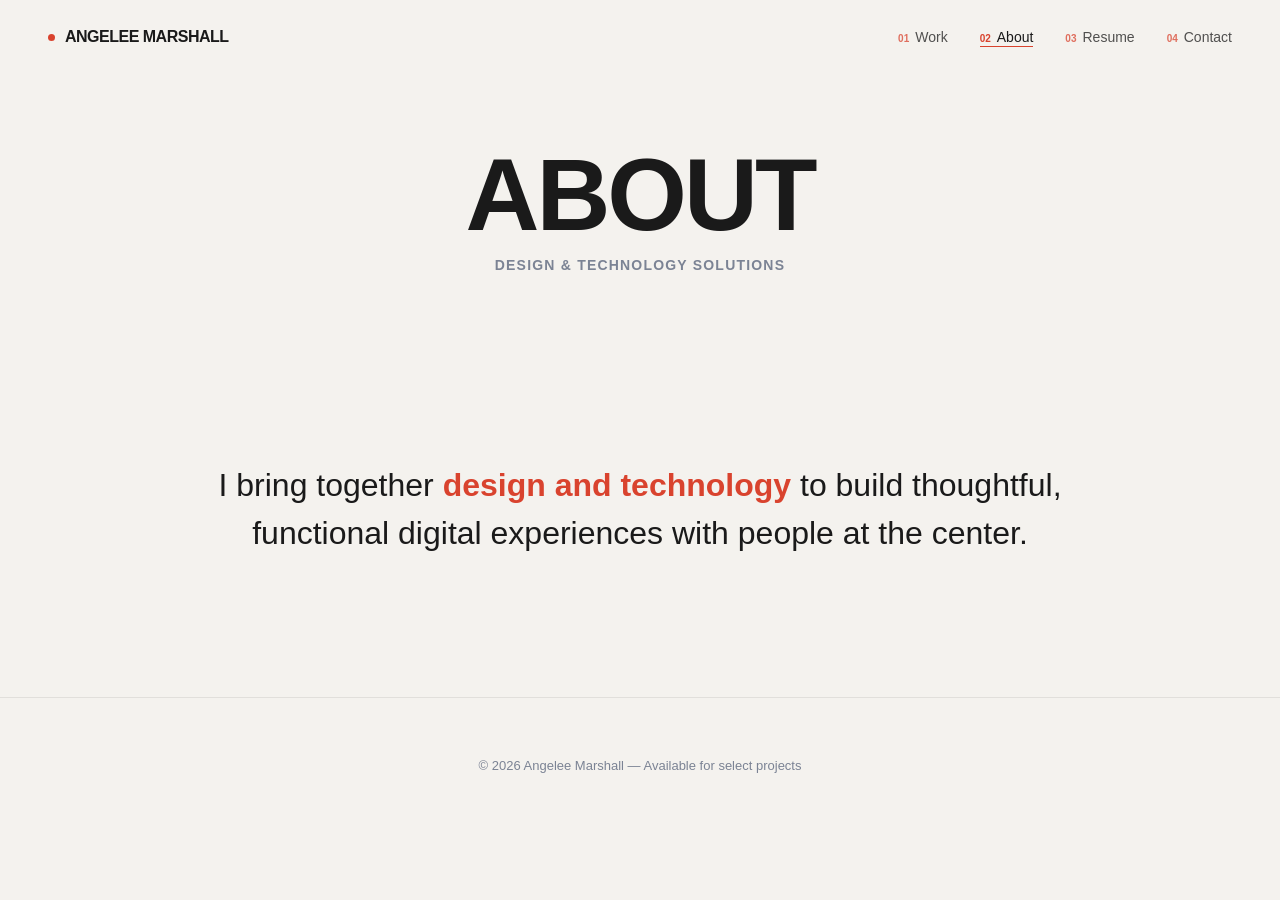
==== about.html @ 02cd9e47 "Add files via upload" ====
<!DOCTYPE html>
<html lang="en">
<head>
<meta charset="UTF-8">
<meta name="viewport" content="width=device-width, initial-scale=1.0">
<title>About — Angelee Marshall</title>
<link rel="stylesheet" href="style.css">
</head>
<body>

<nav>
  <a class="logo" href="index.html"><span class="logo-mark"></span>ANGELEE MARSHALL</a>
  <ul>
    <li><a href="work.html"><span class="nav-num">01</span>Work</a></li>
    <li><a href="about.html" class="active"><span class="nav-num">02</span>About</a></li>
    <li><a href="resume.html"><span class="nav-num">03</span>Resume</a></li>
    <li><a href="index.html#contact"><span class="nav-num">04</span>Contact</a></li>
  </ul>
  <div class="nav-progress"><div class="nav-progress-bar"></div></div>
</nav>

<header class="page-header reveal">
  <h1>ABOUT</h1>
  <p class="resume-subtitle">Design &amp; Technology Solutions</p>
</header>

<section class="about reveal">
  <p>I bring together <span class="accent">design and technology</span> to build thoughtful, functional digital experiences with people at the center.</p>
</section>

<footer id="contact">
  © 2026 Angelee Marshall — Available for select projects
</footer>

<script src="script.js"></script>
</body>
</html>
---- style.css ----
@import url('https://fonts.googleapis.com/css2?family=Cormorant+Garamond:ital,wght@0,400;0,500;0,600;1,400&family=Nothing+You+Could+Do&display=swap');

:root {
  --bg:#f4f2ee;
  --ink:#1a1a1a;
  --red:#d9432e;
  --slate:#7b8394;
  --cream:#efe9dd;
}

* { margin:0; padding:0; box-sizing:border-box; }
html { scroll-behavior:smooth; }
body {
  background:var(--bg);
  color:var(--ink);
  font-family:'Helvetica Neue', Arial, sans-serif;
  overflow-x:hidden;
}

a { color:inherit; text-decoration:none; }


/* =========================
   MĀORI OPENING
========================= */

.opening {
  height:100svh;
  max-height:100svh;
  position:relative;
  display:flex;
  align-items:center;
  justify-content:center;
  padding:24px 48px 46px;
  background:var(--ink);
  color:var(--bg);
  overflow:hidden;
}

.opening::before,
.opening::after {
  content:'';
  position:absolute;
  width:8px;
  height:8px;
  background:var(--red);
  transform:rotate(45deg);
}

.opening::before { top:10%; left:8%; }
.opening::after { bottom:10%; right:9%; }

.opening-inner {
  width:min(1180px, 92vw);
  text-align:center;
}

.opening-kicker {
  margin-bottom:14px;
  font-size:12px;
  font-weight:700;
  letter-spacing:2.5px;
  text-transform:uppercase;
  color:rgba(244,242,238,.55);
  animation:openingFade .8s ease-out both;
}

.opening h1 {
  font-size:clamp(38px, min(6vw, 9vh), 100px);
  line-height:.95;
  letter-spacing:-3px;
  font-weight:900;
  animation:openingFade .9s .1s ease-out both;
}

.opening-translation {
  margin-top:14px;
  font-family:'Cormorant Garamond', Georgia, serif;
  font-size:clamp(20px, min(2.2vw, 3.2vh), 32px);
  font-style:italic;
  color:rgba(244,242,238,.68);
  animation:openingFade .9s .25s ease-out both;
}

.people-line {
  margin-top:clamp(24px, 4vh, 46px);
  display:flex;
  flex-direction:column;
  align-items:center;
}

.people-line span {
  display:block;
  font-size:clamp(54px, min(9.5vw, 13vh), 150px);
  line-height:.79;
  font-weight:900;
  letter-spacing:-5px;
  color:var(--bg);
  opacity:0;
  transform:translateY(28px);
  animation:peopleReveal .7s cubic-bezier(.2,.8,.2,1) forwards;
}

.people-line span:nth-child(1) { animation-delay:.55s; }
.people-line span:nth-child(2) { animation-delay:.78s; color:var(--red); }
.people-line span:nth-child(3) { animation-delay:1.01s; }

.people-translation {
  margin-top:18px;
  font-family:'Cormorant Garamond', Georgia, serif;
  font-size:clamp(20px, min(2.2vw, 3.2vh), 32px);
  font-style:italic;
  color:rgba(244,242,238,.85);
  animation:openingFade .8s 1.35s ease-out both;
}

.scroll-cue {
  position:absolute;
  bottom:10px;
  left:50%;
  transform:translateX(-50%);
  display:flex;
  flex-direction:column;
  align-items:center;
  gap:2px;
  color:rgba(244,242,238,.62);
  font-size:9px;
  font-weight:700;
  letter-spacing:1.8px;
  text-transform:uppercase;
  animation:openingFade .8s 1.7s ease-out both;
  transition:color .25s ease;
}

.scroll-cue:hover { color:var(--bg); }

.scroll-cue .arrow {
  font-size:16px;
  animation:bob 1.8s ease-in-out infinite;
}


/* =========================
   NAV
========================= */

.site-shell { background:var(--bg); }

nav {
  display:flex;
  justify-content:space-between;
  align-items:center;
  padding:28px 48px;
  position:sticky;
  top:0;
  z-index:50;
  background:var(--bg);
  transition:box-shadow .3s ease, padding .3s ease, background .3s ease, backdrop-filter .3s ease;
}

nav.scrolled {
  padding:16px 48px;
  background:rgba(244,242,238,.72);
  backdrop-filter:blur(14px);
  -webkit-backdrop-filter:blur(14px);
  box-shadow:0 1px 0 rgba(0,0,0,.06);
}

.logo {
  display:flex;
  align-items:center;
  gap:10px;
  font-weight:800;
  letter-spacing:-.5px;
}

.logo-mark {
  width:7px;
  height:7px;
  border-radius:50%;
  background:var(--red);
  flex-shrink:0;
}

.nav-num {
  color:var(--red);
  font-size:10px;
  font-weight:800;
  margin-right:6px;
  letter-spacing:0;
}

.nav-progress {
  position:absolute;
  left:0;
  right:0;
  bottom:0;
  height:2px;
  background:transparent;
}

.nav-progress-bar {
  height:100%;
  width:0%;
  background:var(--red);
  transition:width .1s linear;
}

nav ul {
  display:flex;
  gap:32px;
  list-style:none;
  font-size:14px;
  font-weight:500;
}

nav ul a {
  position:relative;
  opacity:.75;
  transition:opacity .2s;
  padding-bottom:2px;
}

nav ul a::after {
  content:'';
  position:absolute;
  left:0; right:100%;
  bottom:0;
  height:1px;
  background:var(--red);
  transition:right .25s ease;
}

nav ul a:hover { opacity:1; }
nav ul a:hover::after { right:0; }

nav ul a.active {
  opacity:1;
}

nav ul a.active::after {
  right:0;
}


/* =========================
   HERO
========================= */

.hero {
  position:relative;
  min-height:100vh;
  display:flex;
  align-items:center;
  justify-content:center;
  padding:40px 48px 70px;
}

.headline {
  position:absolute;
  top:6%;
  left:0;
  right:0;
  text-align:center;
  font-size:clamp(56px, 10vw, 150px);
  font-weight:900;
  letter-spacing:-3px;
  line-height:.9;
  z-index:1;
  animation:fadeDown 1s ease-out;
}

.sparkle {
  position:absolute;
  color:var(--red);
  animation:spin 6s linear infinite;
}

.sparkle-left {
  top:18%;
  left:8%;
  width:36px;
}

.sparkle-right {
  top:12%;
  right:10%;
  width:24px;
  animation-duration:8s;
}

.photo-wrap {
  position:absolute;
  left:50%;
  top:47%;
  transform:translate(-50%,-38%) translateY(14px) scale(.97);
  width:min(940px,68vw);
  height:78vh;
  z-index:2;
  display:flex;
  align-items:center;
  justify-content:center;
  pointer-events:none;
  opacity:0;
  filter:blur(6px);
  transition:opacity 1.1s ease, transform 1.1s cubic-bezier(.16,.8,.24,1), filter 1.1s ease;
}

.photo-wrap.visible {
  opacity:1;
  transform:translate(-50%,-41%) translateY(0) scale(1);
  filter:blur(0);
}

.hero-photo {
  width:100%;
  height:100%;
  object-fit:contain;
  object-position:center;
  filter:drop-shadow(0 28px 30px rgba(0,0,0,.14));
}

.caption-bottom {
  position:absolute;
  bottom:1.5%;
  left:0;
  right:0;
  text-align:center;
  z-index:3;
}

.tags {
  display:flex;
  justify-content:center;
  gap:28px;
  color:var(--slate);
  font-size:12px;
  font-weight:700;
  text-transform:uppercase;
  letter-spacing:1.2px;
}

.hero-intro {
  margin-top:12px;
  font-family:'Cormorant Garamond', Georgia, serif;
  font-size:clamp(25px,2.15vw,34px);
  font-weight:500;
  line-height:1.15;
}


/* =========================
   HAND-DRAWN DOODLE
========================= */

.doodle {
  position:absolute;
  top:40%;
  right:25%;
  width:min(300px, 22vw);
  z-index:4;
  pointer-events:none;
  text-align:right;
}

.doodle-text {
  position: relative;
  top: 40px;
  left: 138px;

  font-family:'Nothing You Could Do', cursive;
  font-size:clamp(18px, 1.65vw, 27px);
  font-weight:400;
  line-height:1.35;
  color:var(--red);
  transform:rotate(-6deg);
  display:inline-block;
}

.doodle-line {
  display:block;
  width:max-content;
  margin-left:auto;
  clip-path:inset(0 100% 0 0);
  will-change:clip-path;
}

.doodle.visible .doodle-line-one {
  animation:handwrite .525s steps(18,end) .85s forwards;
}

.doodle.visible .doodle-line-two {
  animation:handwrite .4s steps(12,end) 1.375s forwards;
}

.doodle-arrow-path,
.doodle-arrow-head {
  fill:none;
  stroke:var(--red);
  stroke-width:2.5;
  stroke-linecap:round;
  stroke-linejoin:round;
  stroke-dasharray:1;
  stroke-dashoffset:1;
}

.doodle-arrow-path {
  transition:stroke-dashoffset .45s cubic-bezier(.4,.1,.2,1) .15s;
}

.doodle-arrow-head {
  transition:stroke-dashoffset .14s ease .58s;
}

.doodle.visible .doodle-arrow-path,
.doodle.visible .doodle-arrow-head {
  stroke-dashoffset:0;
}

.doodle svg {
  display:block;
  position:absolute;
  top:100%;
  right:0;
  width:min(300px, 32vw);
  height:auto;
  margin-top:0;
  overflow:visible;
}

@keyframes handwrite {
  to { clip-path:inset(0 0 0 0); }
}

@media (max-width:760px) {
  .doodle {
    display:none;
  }
}


/* =========================
   PAGE HEADER (Resume / Work / About)
========================= */

.page-header {
  max-width:900px;
  margin:0 auto;
  padding:72px 48px 48px;
  text-align:center;
}

.page-header h1 {
  font-size:clamp(48px,8vw,110px);
  font-weight:900;
  letter-spacing:-3px;
  line-height:.95;
}

.resume-subtitle {
  margin-top:14px;
  color:var(--slate);
  font-size:14px;
  font-weight:700;
  letter-spacing:1.2px;
  text-transform:uppercase;
}

.resume-download {
  display:inline-block;
  margin-top:28px;
  padding:12px 28px;
  border:1.5px solid var(--ink);
  border-radius:999px;
  font-size:13px;
  font-weight:700;
  letter-spacing:.5px;
  transition:background .25s ease, color .25s ease;
}

.resume-download:hover {
  background:var(--ink);
  color:var(--bg);
}


/* =========================
   RESUME PDF VIEWER
========================= */

.resume-viewer-section {
  max-width:900px;
  margin:0 auto;
  padding:20px 48px 100px;
}

.resume-viewer-frame {
  width:100%;
  height:85vh;
  background:white;
  border-radius:8px;
  overflow:hidden;
  box-shadow:0 30px 60px -20px rgba(0,0,0,.18);
  border:1px solid rgba(0,0,0,.06);
}

.resume-pdf {
  width:100%;
  height:100%;
  border:none;
}

.resume-fallback {
  display:flex;
  flex-direction:column;
  align-items:center;
  justify-content:center;
  gap:16px;
  height:100%;
  text-align:center;
  padding:24px;
  color:var(--slate);
}


/* =========================
   ABOUT
========================= */

section.about {
  max-width:900px;
  margin:0 auto;
  padding:140px 24px;
  text-align:center;
}

section.about p {
  font-size:clamp(20px,3vw,32px);
  line-height:1.5;
  font-weight:500;
}

section.about .accent {
  color:var(--red);
  font-weight:800;
}


/* =========================
   PROJECTS
========================= */

.work-grid {
  display:grid;
  grid-template-columns:repeat(auto-fit,minmax(280px,1fr));
  gap:24px;
  max-width:1100px;
  margin:0 auto;
  padding:0 24px 140px;
}

.work-card {
  background:white;
  border-radius:6px;
  padding:32px;
  box-shadow:0 10px 30px rgba(0,0,0,.06);
  transition:transform .3s ease, box-shadow .3s ease;
  cursor:pointer;
}

.work-card:hover {
  transform:translateY(-8px);
  box-shadow:0 20px 40px rgba(0,0,0,.12);
}

.work-card .num {
  color:var(--red);
  font-size:14px;
  font-weight:800;
  margin-bottom:12px;
}

.work-card h3 {
  font-size:22px;
  font-weight:800;
  margin-bottom:8px;
}

.work-card p {
  font-size:14px;
  color:#666;
  line-height:1.5;
}


/* =========================
   FOOTER
========================= */

footer {
  text-align:center;
  padding:60px 24px;
  font-size:13px;
  color:var(--slate);
  border-top:1px solid rgba(0,0,0,.08);
}


/* =========================
   REVEALS
========================= */

.reveal {
  opacity:0;
  transform:translateY(45px);
  transition:
    opacity .9s cubic-bezier(.2,.8,.2,1),
    transform .9s cubic-bezier(.2,.8,.2,1);
}

.reveal.visible {
  opacity:1;
  transform:translateY(0);
}

.reveal-fade {
  opacity:0;
  transition:opacity 1.2s ease;
}

.reveal-fade.visible { opacity:1; }

.reveal-left {
  opacity:0;
  transform:translateX(-60px);
  transition:
    opacity .9s cubic-bezier(.2,.8,.2,1),
    transform .9s cubic-bezier(.2,.8,.2,1);
}

.reveal-left.visible {
  opacity:1;
  transform:translateX(0);
}

.work-card:nth-child(2) { transition-delay:.12s; }
.work-card:nth-child(3) { transition-delay:.24s; }


/* =========================
   ANIMATIONS
========================= */

@keyframes openingFade {
  from { opacity:0; transform:translateY(18px); }
  to { opacity:1; transform:translateY(0); }
}

@keyframes peopleReveal {
  to { opacity:1; transform:translateY(0); }
}

@keyframes spin {
  to { transform:rotate(360deg); }
}

@keyframes fadeDown {
  from { opacity:0; transform:translateY(-30px); }
  to { opacity:1; transform:translateY(0); }
}

@keyframes fadeUp {
  from { opacity:0; transform:translateY(30px); }
  to { opacity:1; transform:translateY(0); }
}

@keyframes bob {
  0%,100% { transform:translateY(0); }
  50% { transform:translateY(6px); }
}


/* =========================
   MOBILE
========================= */

@media (max-width:760px) {
  .opening {
    height:100svh;
    max-height:100svh;
    padding:18px 20px 38px;
  }

  .opening h1 {
    font-size:clamp(34px,11vw,58px);
    letter-spacing:-1.5px;
  }

  .opening-translation,
  .people-translation {
    font-size:19px;
  }

  .people-line {
    margin-top:24px;
  }

  .people-line span {
    font-size:clamp(46px,15vw,78px);
    line-height:.82;
    letter-spacing:-3px;
  }

  nav {
    padding:22px 20px;
  }

  nav.scrolled {
    padding:14px 20px;
  }

  .nav-num {
    display:none;
  }

  nav .logo { font-size:15px; }

  nav ul {
    gap:14px;
    font-size:11px;
  }

  .hero {
    min-height:92vh;
    padding:20px 16px 65px;
  }

  .headline {
    top:10%;
    font-size:clamp(54px,18vw,100px);
    letter-spacing:-2px;
  }

  .photo-wrap {
    width:118vw;
    height:66vh;
    top:47%;
    transform:translate(-50%,-35%) translateY(14px) scale(.97);
  }

  .photo-wrap.visible {
    transform:translate(-50%,-38%) translateY(0) scale(1);
  }

  .caption-bottom {
    bottom:2%;
    padding:0 18px;
  }

  .tags {
    gap:14px;
    font-size:10px;
  }

  .hero-intro {
    font-size:24px;
    margin-top:8px;
  }
}

@media (prefers-reduced-motion:reduce) {
  .reveal,
  .reveal-fade,
  .reveal-left {
    opacity:1;
    transform:none;
    transition:none;
  }

  .doodle-line {
    clip-path:none;
    animation:none !important;
  }

  .doodle-arrow-path,
  .doodle-arrow-head {
    stroke-dashoffset:0;
    transition:none;
  }
}
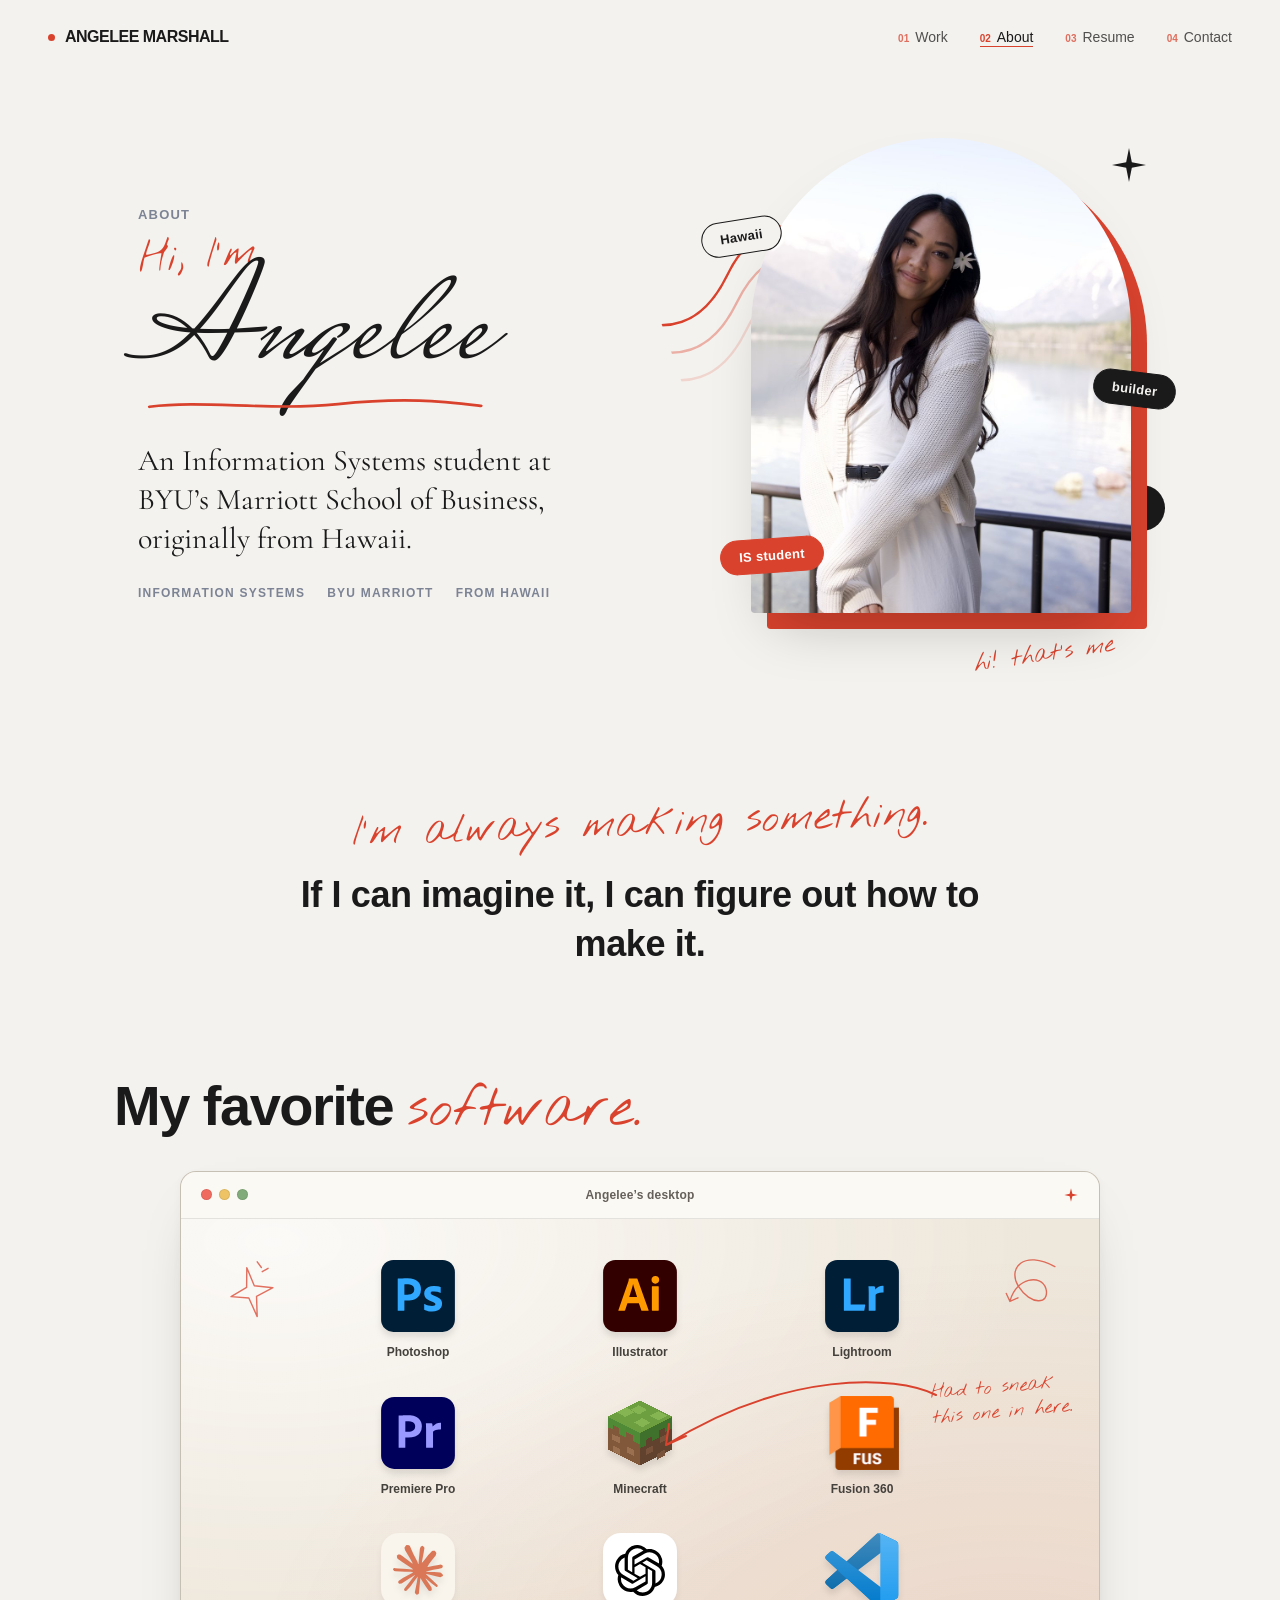
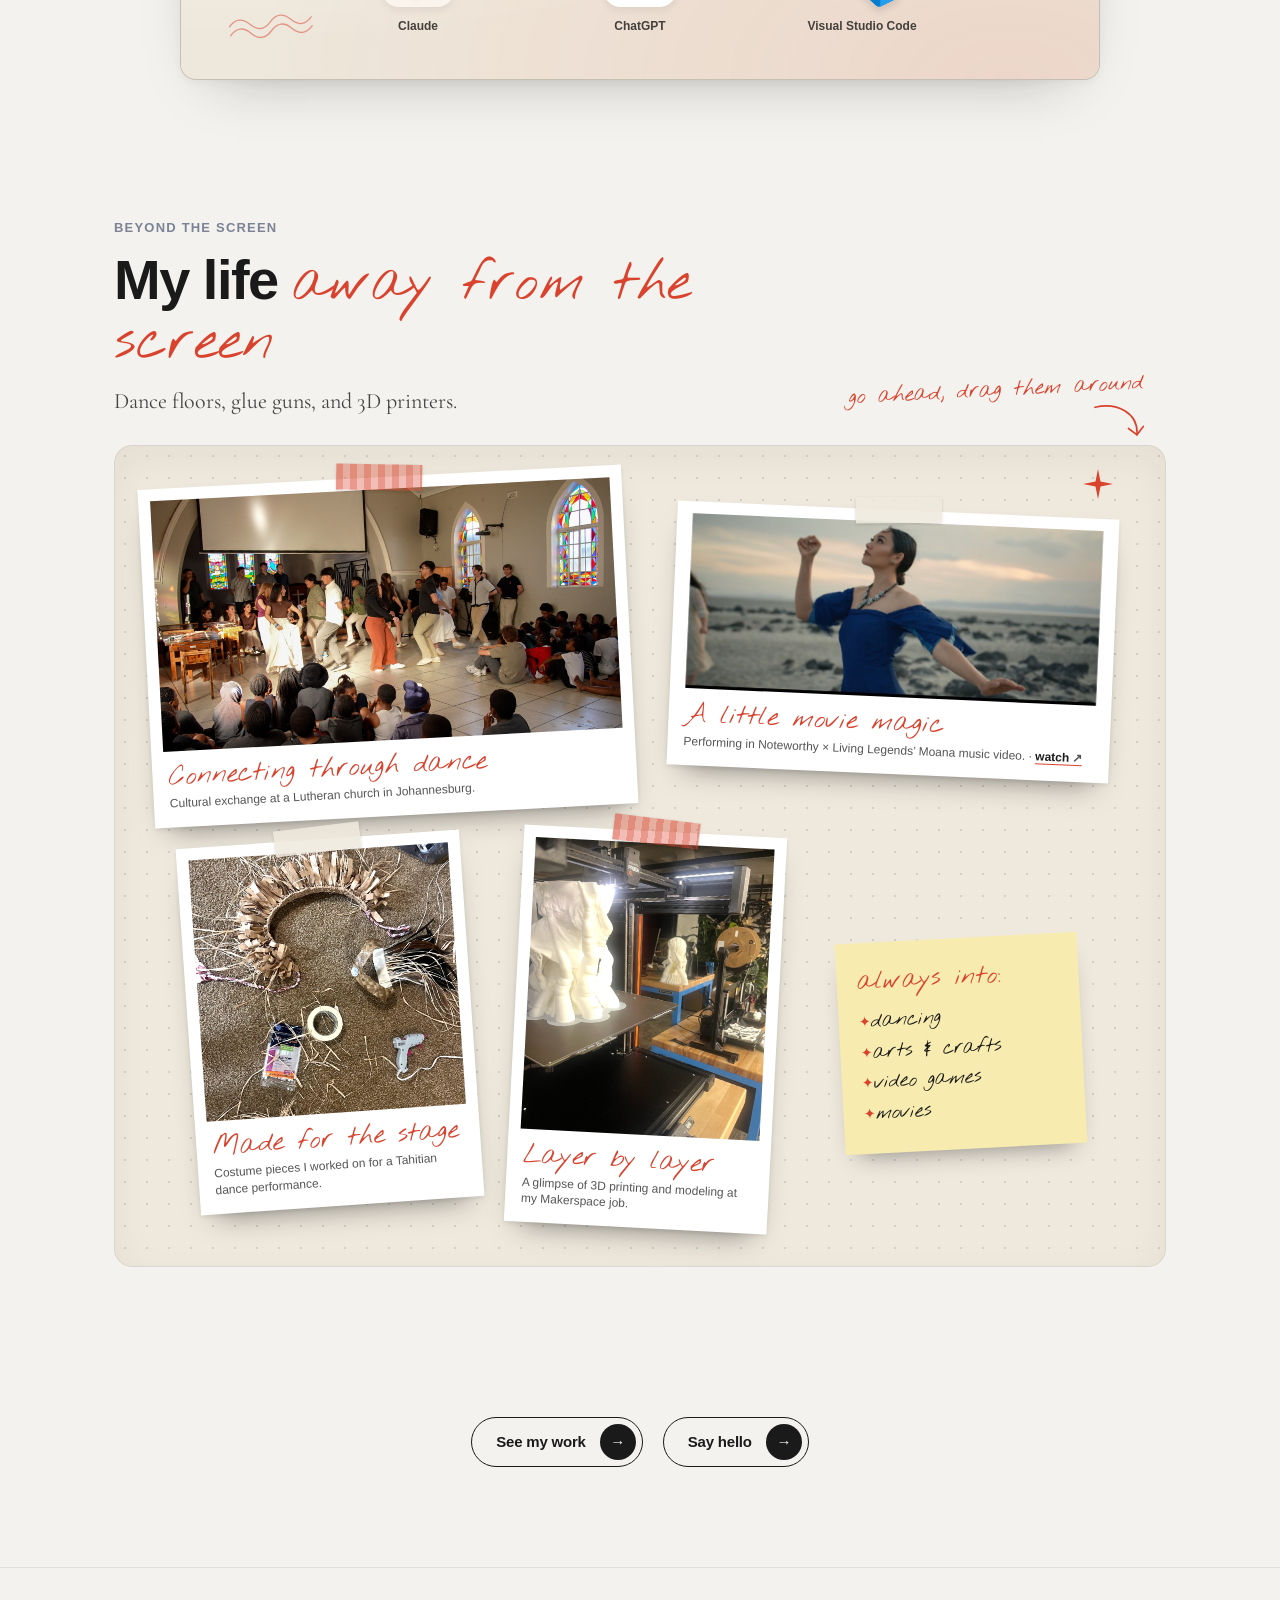
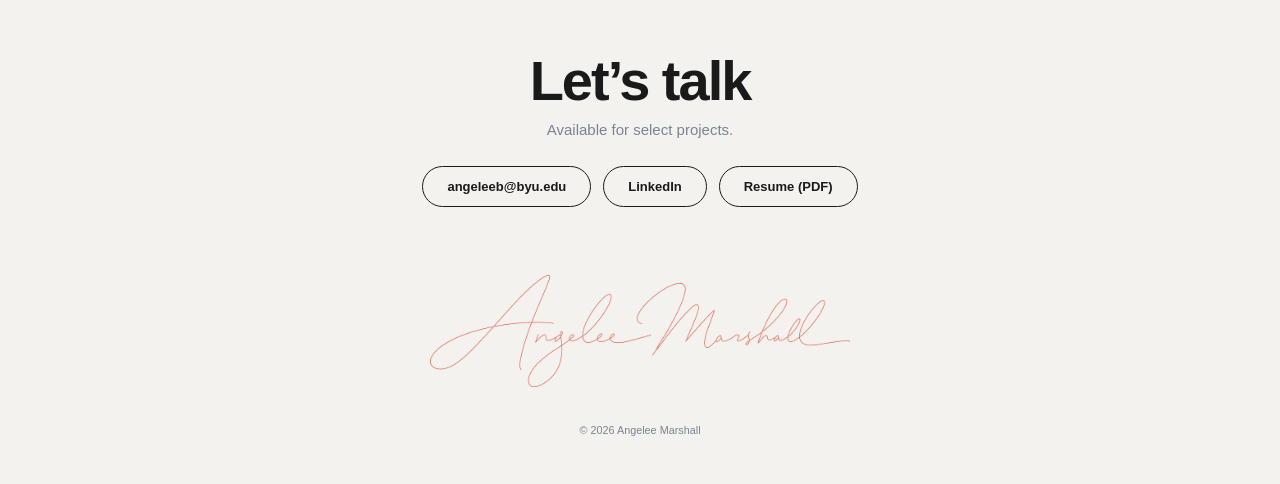
==== commit 648ec36c: "Change" ====
--- a/about.html
+++ b/about.html
@@ -4,34 +4,169 @@
 <meta charset="UTF-8">
 <meta name="viewport" content="width=device-width, initial-scale=1.0">
 <title>About — Angelee Marshall</title>
+<script>try{var v=sessionStorage.getItem('pt');if(v)document.documentElement.classList.add(v==='soft'?'entering-soft':'entering')}catch(e){}</script>
 <link rel="stylesheet" href="style.css">
+<link rel="icon" href="data:image/svg+xml,%3Csvg xmlns='http://www.w3.org/2000/svg' viewBox='0 0 24 24'%3E%3Cpath d='M12 0L14 10L24 12L14 14L12 24L10 14L0 12L10 10Z' fill='%23d9432e'/%3E%3C/svg%3E">
+<meta property="og:title" content="Angelee Marshall — Portfolio">
+<meta property="og:description" content="Design and technology, with people at the center.">
+<meta property="og:type" content="website">
+<meta property="og:image" content="angelee-photo.png">
+<meta name="description" content="Design and technology, with people at the center.">
+<noscript><style>.reveal,.reveal-fade,.reveal-left,.photo-wrap,.doodle{opacity:1!important;transform:none!important;filter:none!important}.doodle-line{clip-path:none!important}.doodle-arrow-path,.doodle-arrow-head{stroke-dashoffset:0!important}</style></noscript>
 </head>
 <body>
 
-<nav>
-  <a class="logo" href="index.html"><span class="logo-mark"></span>ANGELEE MARSHALL</a>
+<nav aria-label="Main">
+  <a class="logo" href="index.html#home"><span class="logo-mark"></span>ANGELEE MARSHALL</a>
   <ul>
     <li><a href="work.html"><span class="nav-num">01</span>Work</a></li>
-    <li><a href="about.html" class="active"><span class="nav-num">02</span>About</a></li>
+    <li><a href="about.html" class="active" aria-current="page"><span class="nav-num">02</span>About</a></li>
     <li><a href="resume.html"><span class="nav-num">03</span>Resume</a></li>
-    <li><a href="index.html#contact"><span class="nav-num">04</span>Contact</a></li>
+    <li><a href="contact.html"><span class="nav-num">04</span>Contact</a></li>
   </ul>
   <div class="nav-progress"><div class="nav-progress-bar"></div></div>
 </nav>
 
-<header class="page-header reveal">
-  <h1>ABOUT</h1>
-  <p class="resume-subtitle">Design &amp; Technology Solutions</p>
-</header>
+<main>
+<section class="about-hero">
+  <div class="about-hero-text reveal">
+    <p class="about-kicker">About</p>
+    <h1 class="about-title" aria-label="Hi, I&rsquo;m Angelee"><span class="hi" aria-hidden="true">Hi, I&rsquo;m</span><span class="name-wrap" aria-hidden="true"><span class="name">Angelee</span><svg class="scribble" viewBox="0 0 300 18" preserveAspectRatio="none"><path pathLength="1" d="M4 11 C 50 3, 110 16, 170 8 S 262 5, 296 10"/></svg></span></h1>
+    <p class="about-lede">An Information Systems student at BYU&rsquo;s Marriott School of Business, originally from Hawaii.</p>
+    <ul class="about-facts" aria-label="Quick facts">
+      <li>Information Systems</li>
+      <li>BYU Marriott</li>
+      <li>From Hawaii</li>
+    </ul>
+  </div>
 
-<section class="about reveal">
-  <p>I bring together <span class="accent">design and technology</span> to build thoughtful, functional digital experiences with people at the center.</p>
+  <div class="about-photo reveal">
+    <svg class="deco-wave" viewBox="0 0 360 240" aria-hidden="true">
+      <g class="wave-lines" fill="none" stroke="currentColor" stroke-width="2.5" stroke-linecap="round">
+        <path d="M-160 95 Q-100 35-40 95 T80 95 T200 95 T320 95 T440 95 T560 95"/>
+        <path d="M-160 125 Q-100 65-40 125 T80 125 T200 125 T320 125 T440 125 T560 125" opacity=".38"/>
+        <path d="M-160 155 Q-100 95-40 155 T80 155 T200 155 T320 155 T440 155 T560 155" opacity=".16"/>
+      </g>
+    </svg>
+    <span class="deco-dot" data-parallax="-0.08" aria-hidden="true"></span>
+    <span class="sticker s1" data-parallax="0.07" aria-hidden="true">Hawaii</span>
+    <span class="sticker s2" data-parallax="-0.06" aria-hidden="true">builder</span>
+    <span class="sticker s3" data-parallax="0.04" aria-hidden="true">IS student</span>
+    <div class="about-arch">
+      <img src="angelee-about.jpg" alt="Angelee smiling with a white flower in her hair, standing by a mountain lake" width="900" height="1125">
+    </div>
+    <svg class="sparkle-static" viewBox="0 0 24 24" aria-hidden="true"><path d="M12 0L14 10L24 12L14 14L12 24L10 14L0 12L10 10L12 0Z" fill="currentColor"/></svg>
+    <span class="about-note" aria-hidden="true">hi! that&rsquo;s me</span>
+  </div>
 </section>
 
+<section class="about-curious reveal" aria-labelledby="making-title">
+  <h2 class="about-always" id="making-title">I&rsquo;m always making something.</h2>
+  <p>If I can imagine it, I can figure out how to make it.</p>
+</section>
+
+<section class="about-software" aria-labelledby="software-title">
+  <div class="section-intro reveal">
+    <h2 id="software-title">My favorite <em>software.</em></h2>
+  </div>
+  <div class="software-desktop reveal">
+    <div class="desktop-bar">
+      <span class="window-lights" aria-hidden="true"><i></i><i></i><i></i></span>
+      <span class="desktop-title">Angelee&rsquo;s desktop</span>
+      <svg class="desktop-menu-star" viewBox="0 0 24 24" aria-hidden="true"><path d="m12 2 2 8 8 2-8 2-2 8-2-8-8-2 8-2Z" fill="currentColor"/></svg>
+    </div>
+    <div class="desktop-canvas">
+      <svg class="desktop-doodle doodle-star" viewBox="0 0 70 90" aria-hidden="true"><path d="m35 10 5 27 25 8-25 7-5 28-6-28-24-7 24-8Z M51 5l4 9M64 17l-9 3"/></svg>
+      <svg class="desktop-doodle doodle-loop" viewBox="0 0 90 100" aria-hidden="true"><path d="M72 15C22 2 5 34 28 56s51 15 39-7C55 30 22 44 21 78M13 70l8 10 10-8"/></svg>
+      <ul class="desktop-apps" aria-label="My favorite software">
+      <li class="desktop-app"><span class="app-icon app-photoshop"><img src="app-icons/photoshop.svg" alt="" width="64" height="64" loading="lazy"></span><span class="app-label">Photoshop</span></li>
+      <li class="desktop-app"><span class="app-icon app-illustrator"><img src="app-icons/illustrator.svg" alt="" width="64" height="64" loading="lazy"></span><span class="app-label">Illustrator</span></li>
+      <li class="desktop-app"><span class="app-icon app-lightroom"><img src="app-icons/lightroom.svg" alt="" width="64" height="64" loading="lazy"></span><span class="app-label">Lightroom</span></li>
+      <li class="desktop-app"><span class="app-icon app-premiere"><img src="app-icons/premiere.svg" alt="" width="64" height="64" loading="lazy"></span><span class="app-label">Premiere Pro</span></li>
+      <li class="desktop-app minecraft-shortcut"><span class="app-icon app-minecraft"><img src="app-icons/minecraft.svg" alt="" width="64" height="64" loading="lazy"></span><span class="app-label">Minecraft</span></li>
+      <li class="desktop-app"><span class="app-icon app-fusion360"><img src="app-icons/fusion360.png" alt="" width="64" height="64" loading="lazy"></span><span class="app-label">Fusion 360</span></li>
+      <li class="desktop-app"><span class="app-icon app-claude"><img src="app-icons/claude.svg" alt="" width="64" height="64" loading="lazy"></span><span class="app-label">Claude</span></li>
+      <li class="desktop-app"><span class="app-icon app-chatgpt"><img src="app-icons/chatgpt.svg" alt="" width="64" height="64" loading="lazy"></span><span class="app-label">ChatGPT</span></li>
+      <li class="desktop-app"><span class="app-icon app-vscode"><img src="app-icons/vscode.svg" alt="" width="64" height="64" loading="lazy"></span><span class="app-label">Visual Studio Code</span></li>
+      </ul>
+      <div class="minecraft-aside">
+        <svg class="minecraft-arrow" viewBox="0 0 300 90" aria-hidden="true"><path d="M290 20C250 0 140 -5 20 70M20 70l20-9M20 70l3-21"/></svg>
+        <svg class="minecraft-arrow-mobile" viewBox="0 0 100 200" preserveAspectRatio="none" aria-hidden="true"><path d="M20 190C65 155 50 70 5 10M5 10l3 19M5 10l18 6"/></svg>
+        <p>Had to sneak <br>this one in here.</p>
+      </div>
+      <svg class="desktop-doodle doodle-wave" viewBox="0 0 140 40" aria-hidden="true"><path d="M4 15q16-17 32 0t32 0t32 0t32 0M4 29q16-17 32 0t32 0t32 0t32 0"/></svg>
+    </div>
+  </div>
+</section>
+
+<section class="scrap" aria-labelledby="scrap-title">
+  <div class="section-intro reveal">
+    <p class="about-kicker">Beyond the screen</p>
+    <h2 id="scrap-title">My life <em>away from the screen</em></h2>
+    <p>Dance floors, glue guns, and 3D printers.</p>
+  </div>
+
+  <div class="scrap-wrap">
+    <p class="scrap-hint" aria-hidden="true">go ahead, drag them around
+      <svg viewBox="0 0 80 60"><path d="M6 8 C 40 2, 70 20, 66 52" /><path d="M66 52 L 54 42 M66 52 L 76 40" /></svg>
+    </p>
+
+    <div class="scrap-table reveal" data-scrap>
+      <figure class="polaroid p-jhb" style="--r:-3deg;--i:0" tabindex="0">
+        <span class="tape tape--red"></span>
+        <img src="about-photos/johannesburg.jpg" alt="People dancing in a Johannesburg church while children sit around the floor watching" width="1800" height="981" draggable="false">
+        <figcaption><b class="hand-caption">Connecting through dance</b><span>Cultural exchange at a Lutheran church in Johannesburg.</span></figcaption>
+      </figure>
+
+      <figure class="polaroid p-moana" style="--r:2.5deg;--i:1" tabindex="0">
+        <span class="tape"></span>
+        <img src="about-photos/moana.jpg" alt="Angelee dancing on a rocky shoreline in a blue off-shoulder dress, from the Noteworthy Moana music video" width="1024" height="430" draggable="false">
+        <figcaption><b class="hand-caption">A little movie magic</b><span>Performing in Noteworthy &times; Living Legends&rsquo; Moana music video. &middot; <a href="https://www.youtube.com/watch?v=T2nwu7vfRfE" target="_blank" rel="noopener">watch <span aria-hidden="true">&nearr;</span></a></span></figcaption>
+      </figure>
+
+      <figure class="polaroid p-costume" style="--r:-4deg;--i:2" tabindex="0">
+        <span class="tape"></span>
+        <img src="about-photos/costume.jpg" alt="Raffia dance costume pieces in progress on the carpet, with tape, glue gun, and feathers" width="1017" height="1024" draggable="false">
+        <figcaption><b class="hand-caption">Made for the stage</b><span>Costume pieces I worked on for a Tahitian dance performance.</span></figcaption>
+      </figure>
+
+      <figure class="polaroid p-maker" style="--r:3deg;--i:3" tabindex="0">
+        <span class="tape tape--red"></span>
+        <img src="about-photos/makerspace.jpg" alt="A large white 3D print on a Prusa printer, with more printers and a bust sculpture in the background" width="838" height="1024" draggable="false">
+        <figcaption><b class="hand-caption">Layer by layer</b><span>A glimpse of 3D printing and modeling at my Makerspace job.</span></figcaption>
+      </figure>
+
+      <div class="sticky-note" style="--r:-3deg;--i:4">
+        <b>always into:</b>
+        <ul><li>dancing</li><li>arts &amp; crafts</li><li>video games</li><li>movies</li></ul>
+      </div>
+
+      <svg class="table-sparkle" viewBox="0 0 24 24" aria-hidden="true"><path d="M12 0L14 10L24 12L14 14L12 24L10 14L0 12L10 10L12 0Z" fill="currentColor"/></svg>
+    </div>
+  </div>
+</section>
+
+<section class="about-next reveal">
+  <a class="about-cta" href="work.html"><span class="about-cta-text">See my work</span><span class="about-cta-arrow" aria-hidden="true">&rarr;</span></a>
+  <a class="about-cta" href="contact.html"><span class="about-cta-text">Say hello</span><span class="about-cta-arrow" aria-hidden="true">&rarr;</span></a>
+</section>
+</main>
+
 <footer id="contact">
-  © 2026 Angelee Marshall — Available for select projects
+  <h2><a href="contact.html">Let&rsquo;s talk</a></h2>
+  <p>Available for select projects.</p>
+  <div class="contact-links">
+    <a href="mailto:angeleeb@byu.edu">angeleeb@byu.edu</a>
+    <a href="https://www.linkedin.com/in/angelee-marshall" target="_blank" rel="noopener">LinkedIn</a>
+    <a href="angelee-resume.pdf" download>Resume (PDF)</a>
+  </div>
+  <div class="sig reveal-fade">
+    <img class="sig-image" src="signature-red.svg" alt="Angelee Marshall’s signature" width="2048" height="548">
+  </div>
+  <small>&copy; 2026 Angelee Marshall</small>
 </footer>
 
 <script src="script.js"></script>
+<script src="about.js"></script>
 </body>
-</html>+</html>
--- a/style.css
+++ b/style.css
@@ -1,4 +1,4 @@
-@import url('https://fonts.googleapis.com/css2?family=Cormorant+Garamond:ital,wght@0,400;0,500;0,600;1,400&family=Nothing+You+Could+Do&display=swap');
+@import url('https://fonts.googleapis.com/css2?family=Cormorant+Garamond:ital,wght@0,400;0,500;0,600;1,400&family=Nothing+You+Could+Do&family=Mrs+Saint+Delafield&display=swap');
 
 :root {
   --bg:#f4f2ee;
@@ -292,7 +292,7 @@
 .photo-wrap {
   position:absolute;
   left:50%;
-  top:47%;
+  top:44%;
   transform:translate(-50%,-38%) translateY(14px) scale(.97);
   width:min(940px,68vw);
   height:78vh;
@@ -322,7 +322,7 @@
 
 .caption-bottom {
   position:absolute;
-  bottom:1.5%;
+  bottom:4%;
   left:0;
   right:0;
   text-align:center;
@@ -432,7 +432,7 @@
   to { clip-path:inset(0 0 0 0); }
 }
 
-@media (max-width:760px) {
+@media (max-width:1000px) {
   .doodle {
     display:none;
   }
@@ -510,6 +510,8 @@
   border:none;
 }
 
+.resume-fallback p { max-width:30ch; }
+
 .resume-fallback {
   display:flex;
   flex-direction:column;
@@ -565,8 +567,7 @@
   padding:32px;
   box-shadow:0 10px 30px rgba(0,0,0,.06);
   transition:transform .3s ease, box-shadow .3s ease;
-  cursor:pointer;
-}
+  }
 
 .work-card:hover {
   transform:translateY(-8px);
@@ -599,10 +600,68 @@
 
 footer {
   text-align:center;
-  padding:60px 24px;
+  padding:80px 24px 48px;
   font-size:13px;
   color:var(--slate);
   border-top:1px solid rgba(0,0,0,.08);
+}
+
+footer h2 {
+  font-size:clamp(32px,5vw,56px);
+  font-weight:900;
+  letter-spacing:-2px;
+  color:var(--ink);
+}
+
+footer p { margin-top:8px; font-size:15px; }
+
+.contact-links {
+  display:flex;
+  flex-wrap:wrap;
+  justify-content:center;
+  gap:12px;
+  margin:28px 0 48px;
+}
+
+.contact-links a {
+  padding:12px 24px;
+  border:1.5px solid var(--ink);
+  border-radius:999px;
+  color:var(--ink);
+  font-size:13px;
+  font-weight:700;
+  transition:background .25s ease, color .25s ease;
+}
+
+.contact-links a:hover { background:var(--ink); color:var(--bg); }
+
+a:focus-visible { outline:2px solid var(--red); outline-offset:4px; }
+
+.see-all { margin-top:28px; }
+.see-all a { font-size:14px; font-weight:700; border-bottom:1.5px solid var(--red); padding-bottom:2px; }
+.work-all { text-align:center; margin:-90px 0 110px; }
+.work-all .about-cta { margin-top:0; }
+
+.page-header + section.about { padding:40px 24px 80px; }
+
+.about-story {
+  max-width:680px;
+  margin:0 auto;
+  padding:0 24px 120px;
+}
+
+.about-story h2 {
+  font-size:28px;
+  font-weight:800;
+  letter-spacing:-.5px;
+  margin-bottom:20px;
+}
+
+.about-story p {
+  font-family:'Cormorant Garamond', Georgia, serif;
+  font-size:22px;
+  line-height:1.55;
+  margin-bottom:18px;
 }
 
 
@@ -788,3 +847,1275 @@
     transition:none;
   }
 }
+
+
+/* =========================
+   ABOUT CTA (home)
+========================= */
+
+.about-cta {
+  position:relative;
+  display:inline-flex;
+  align-items:center;
+  gap:14px;
+  margin-top:32px;
+  padding:6px 6px 6px 24px;
+  border:1.5px solid var(--ink);
+  border-radius:999px;
+  overflow:hidden;
+  isolation:isolate;
+  font-size:15px;
+  font-weight:800;
+  letter-spacing:-.2px;
+  transition:color .4s ease, border-color .4s ease;
+}
+
+.about-cta::before {
+  content:'';
+  position:absolute;
+  inset:0;
+  z-index:-1;
+  background:var(--red);
+  transform:translateY(101%);
+  border-radius:50% 50% 0 0 / 120% 120% 0 0;
+  transition:transform .5s cubic-bezier(.2,.8,.2,1), border-radius .5s ease;
+}
+
+.about-cta-arrow {
+  display:grid;
+  place-items:center;
+  width:36px;
+  height:36px;
+  border-radius:50%;
+  background:var(--ink);
+  color:var(--bg);
+  transition:transform .5s cubic-bezier(.2,.8,.2,1), background .4s ease;
+}
+
+.about-cta:hover,
+.about-cta:focus-visible { color:var(--bg); border-color:var(--red); }
+.about-cta:hover::before,
+.about-cta:focus-visible::before { transform:translateY(0); border-radius:0; }
+.about-cta:hover .about-cta-arrow,
+.about-cta:focus-visible .about-cta-arrow { transform:rotate(-45deg) scale(1.08); background:var(--bg); color:var(--red); }
+
+
+/* =========================
+   CONTACT PAGE
+========================= */
+
+.contact-list {
+  max-width:900px;
+  margin:0 auto;
+  padding:20px 48px 120px;
+}
+
+.contact-row {
+  display:flex;
+  align-items:center;
+  gap:16px;
+  border-top:1px solid rgba(0,0,0,.12);
+}
+
+.contact-row:last-child { border-bottom:1px solid rgba(0,0,0,.12); }
+
+.contact-main {
+  flex:1;
+  display:flex;
+  align-items:baseline;
+  gap:24px;
+  padding:34px 0;
+  transition:color .25s ease, padding .35s cubic-bezier(.2,.8,.2,1);
+}
+
+.contact-label {
+  width:90px;
+  flex-shrink:0;
+  font-size:12px;
+  font-weight:700;
+  color:var(--slate);
+}
+
+.contact-value {
+  flex:1;
+  font-size:clamp(22px,4.2vw,48px);
+  font-weight:900;
+  letter-spacing:-1.5px;
+  word-break:break-word;
+}
+
+.contact-go {
+  color:var(--red);
+  font-size:clamp(22px,3vw,36px);
+  transform:translateX(-12px);
+  opacity:0;
+  transition:transform .35s ease, opacity .35s ease;
+}
+
+.contact-main:hover,
+.contact-main:focus-visible { color:var(--red); padding-left:14px; }
+.contact-main:hover .contact-go,
+.contact-main:focus-visible .contact-go { transform:none; opacity:1; }
+
+.copy-btn {
+  font:inherit;
+  font-size:13px;
+  font-weight:700;
+  padding:10px 20px;
+  border:1.5px solid var(--ink);
+  border-radius:999px;
+  background:transparent;
+  color:var(--ink);
+  cursor:pointer;
+  min-width:84px;
+  transition:background .25s ease, color .25s ease;
+}
+
+.copy-btn:hover,
+.copy-btn.copied { background:var(--ink); color:var(--bg); }
+
+footer h2 a { color:inherit; }
+footer h2 a:hover { color:var(--red); }
+
+@media (max-width:760px) {
+  .contact-list { padding:10px 20px 80px; }
+  .contact-main { flex-wrap:wrap; gap:6px; }
+  .contact-label { width:100%; }
+  .contact-go { display:none; }
+}
+
+@media (prefers-reduced-motion:reduce) {
+  .about-cta::before,
+  .about-cta-arrow,
+  .contact-main,
+  .contact-go { transition:none; }
+}
+
+
+/* =========================
+   SPARKLES (scroll-driven)
+========================= */
+
+.js .sparkle { animation:none; }
+
+
+/* =========================
+   PAGE TRANSITION
+========================= */
+
+.page-transition {
+  position:fixed;
+  inset:0;
+  z-index:900;
+  display:grid;
+  place-items:center;
+  background:var(--red);
+  color:var(--bg);
+  transform:translateY(100%);
+  pointer-events:none;
+}
+
+.page-transition svg { width:56px; height:56px; animation:spin 3s linear infinite; }
+
+html.entering::after {
+  content:'';
+  position:fixed;
+  inset:0;
+  z-index:901;
+  background:var(--red);
+  animation:enterFail 0s 2s forwards;
+}
+
+html.entering-soft::after {
+  content:'';
+  position:fixed;
+  inset:0;
+  z-index:901;
+  background:var(--bg);
+  animation:enterFail 0s 2s forwards;
+}
+
+.page-transition.soft { background:var(--bg); }
+.page-transition.soft svg { display:none; }
+
+@keyframes enterFail { to { opacity:0; visibility:hidden; } }
+
+@media (prefers-reduced-motion:reduce) {
+  .page-transition { display:none; }
+  html.entering::after, html.entering-soft::after { display:none; }
+}
+
+
+/* =========================
+   ABOUT PAGE
+========================= */
+
+.about-hero {
+  max-width:1100px;
+  margin:0 auto;
+  padding:64px 48px 40px;
+  display:grid;
+  grid-template-columns:1.15fr .85fr;
+  gap:56px;
+  align-items:center;
+}
+
+.about-kicker {
+  color:var(--slate);
+  font-size:13px;
+  font-weight:700;
+  letter-spacing:1.2px;
+  text-transform:uppercase;
+  margin-bottom:18px;
+}
+
+.about-hero h1 {
+  font-size:clamp(46px,7.2vw,100px);
+  font-weight:900;
+  letter-spacing:-3px;
+  line-height:.92;
+}
+
+.about-hero .accent, .about-curious .accent, .about-quote .accent { color:var(--red); }
+
+.about-lede {
+  margin-top:26px;
+  max-width:30ch;
+  font-family:'Cormorant Garamond', Georgia, serif;
+  font-size:clamp(22px,2.4vw,30px);
+  line-height:1.3;
+}
+
+.about-facts {
+  display:flex;
+  flex-wrap:wrap;
+  gap:10px 22px;
+  margin-top:28px;
+  list-style:none;
+  color:var(--slate);
+  font-size:12px;
+  font-weight:700;
+  letter-spacing:1.2px;
+  text-transform:uppercase;
+}
+
+.about-photo { position:relative; margin-bottom:56px; justify-self:center; width:100%; max-width:380px; }
+
+.about-arch {
+  position:relative;
+  aspect-ratio:4/5;
+  isolation:isolate;
+}
+
+.about-arch::before {
+  content:'';
+  position:absolute;
+  inset:0;
+  z-index:-1;
+  transform:translate(16px,16px);
+  background:var(--red);
+  border-radius:999px 999px 20px 20px;
+  transition:transform .5s cubic-bezier(.2,.8,.2,1);
+}
+
+.about-photo:hover .about-arch::before { transform:translate(8px,8px); }
+
+.about-arch img {
+  display:block;
+  width:100%;
+  height:100%;
+  object-fit:cover;
+  object-position:center top;
+  border-radius:999px 999px 20px 20px;
+  box-shadow:0 30px 60px -24px rgba(0,0,0,.25);
+}
+
+.sparkle-static {
+  position:absolute;
+  top:2%;
+  right:-4%;
+  width:34px;
+  color:var(--ink);
+  animation:spin 8s linear infinite;
+}
+
+.about-note {
+  position:absolute;
+  right:4%;
+  bottom:-58px;
+  font-family:'Nothing You Could Do', cursive;
+  font-size:24px;
+  color:var(--red);
+  transform:rotate(-8deg);
+}
+
+.about-curious {
+  max-width:820px;
+  margin:0 auto;
+  padding:90px 24px 80px;
+  text-align:center;
+}
+
+.about-always {
+  margin-bottom:22px;
+  font-family:'Nothing You Could Do', cursive;
+  font-size:clamp(28px,4vw,42px);
+  color:var(--red);
+  transform:rotate(-2deg);
+}
+
+.about-curious p {
+  font-size:clamp(22px,3.2vw,36px);
+  font-weight:600;
+  line-height:1.35;
+  letter-spacing:-.4px;
+}
+
+.about-curious .accent { font-weight:900; }
+
+.placeholder-block {
+  max-width:720px;
+  margin:-40px auto 0;
+  padding:28px 32px 32px;
+  background:var(--cream);
+  border:1.5px dashed rgba(26,26,26,.35);
+  position:relative;
+  z-index:1;
+}
+
+.placeholder-label {
+  font-size:11px;
+  font-weight:800;
+  letter-spacing:1.6px;
+  text-transform:uppercase;
+  color:var(--slate);
+  margin-bottom:10px;
+}
+
+.placeholder-copy {
+  font-family:'Cormorant Garamond', Georgia, serif;
+  font-size:22px;
+  line-height:1.4;
+  color:#444;
+}
+
+.about-make,
+.about-life {
+  max-width:1100px;
+  margin:0 auto;
+  padding:90px 24px 40px;
+}
+
+.section-intro { max-width:640px; margin-bottom:48px; }
+.section-intro h2 {
+  font-size:clamp(32px,5vw,56px);
+  font-weight:900;
+  letter-spacing:-1.5px;
+  line-height:.95;
+  margin-bottom:16px;
+}
+.section-intro p:not(.about-kicker) {
+  font-family:'Cormorant Garamond', Georgia, serif;
+  font-size:22px;
+  line-height:1.4;
+  color:#444;
+}
+
+.make-placeholders {
+  display:grid;
+  grid-template-columns:repeat(2,minmax(0,1fr));
+  gap:36px 48px;
+  max-width:820px;
+}
+
+.placeholder-polaroid {
+  background:#fff;
+  padding:14px 14px 22px;
+  box-shadow:0 18px 40px -24px rgba(0,0,0,.35);
+  transform:rotate(var(--tilt, -2deg));
+  transition:transform .45s cubic-bezier(.2,.8,.2,1);
+}
+.placeholder-polaroid:hover { transform:rotate(0deg) translateY(-6px); }
+.placeholder-frame {
+  aspect-ratio:4/5;
+  background:
+    repeating-linear-gradient(-12deg, transparent, transparent 10px, rgba(217,67,46,.06) 10px, rgba(217,67,46,.06) 11px),
+    var(--cream);
+  border:1.5px dashed rgba(26,26,26,.28);
+}
+.placeholder-polaroid .hand-caption {
+  display:block;
+  margin:14px 4px 6px;
+  font-family:'Nothing You Could Do', cursive;
+  font-size:26px;
+  color:var(--red);
+}
+.placeholder-polaroid p:last-child {
+  margin:0 4px;
+  font-size:14px;
+  line-height:1.45;
+  color:#555;
+}
+
+.hand-caption {
+  font-family:'Nothing You Could Do', cursive;
+  color:var(--red);
+}
+
+.about-quote {
+  background:var(--ink);
+  color:var(--bg);
+  padding:clamp(80px,14vw,160px) 24px;
+  text-align:center;
+}
+
+.about-quote-inner { max-width:1000px; margin:0 auto; }
+
+.about-quote-kicker {
+  color:rgba(244,242,238,.55);
+  font-size:12px;
+  font-weight:700;
+  letter-spacing:2.5px;
+  text-transform:uppercase;
+  margin-bottom:24px;
+}
+
+.about-quote blockquote {
+  font-size:clamp(32px,6vw,80px);
+  font-weight:900;
+  letter-spacing:-2px;
+  line-height:1.02;
+}
+
+.about-next {
+  display:flex;
+  flex-wrap:wrap;
+  justify-content:center;
+  gap:16px 20px;
+  padding:90px 24px 100px;
+}
+
+.about-next .about-cta { margin-top:0; }
+
+/* =========================
+   ABOUT PROCESS + SCRAPBOOK
+========================= */
+
+.about-process {
+  max-width:1100px;
+  margin:0 auto;
+  padding:100px 24px 70px;
+}
+
+.process-map {
+  position:relative;
+  display:grid;
+  grid-template-columns:repeat(5, 1fr);
+  gap:18px;
+  margin-top:58px;
+  isolation:isolate;
+}
+
+.process-doodle {
+  position:absolute;
+  z-index:-1;
+  top:54px;
+  left:2%;
+  width:96%;
+  height:150px;
+  overflow:visible;
+  pointer-events:none;
+}
+
+.process-doodle-shadow,
+.process-doodle-line {
+  fill:none;
+  stroke-linecap:round;
+  stroke-linejoin:round;
+}
+
+.process-doodle-shadow {
+  stroke:var(--cream);
+  stroke-width:13;
+}
+
+.process-doodle-line {
+  stroke:var(--red);
+  stroke-width:3;
+  stroke-dasharray:1;
+  stroke-dashoffset:1;
+  transition:stroke-dashoffset 1.8s cubic-bezier(.2,.8,.2,1) .2s;
+}
+
+.process-map.visible .process-doodle-line { stroke-dashoffset:0; }
+
+.process-step {
+  position:relative;
+  display:flex;
+  flex-direction:column;
+  align-items:flex-start;
+  min-height:300px;
+  padding:20px 18px 22px;
+  border:1px solid rgba(26,26,26,.14);
+  border-radius:3px;
+  background:rgba(244,242,238,.82);
+  color:var(--ink);
+  text-align:left;
+  font:inherit;
+  cursor:pointer;
+  box-shadow:0 18px 35px -28px rgba(0,0,0,.5);
+  transform:translateY(18px) rotate(var(--step-tilt, 0deg));
+  transition:transform .45s cubic-bezier(.2,.8,.2,1), background .35s ease, box-shadow .35s ease, border-color .35s ease;
+}
+
+.process-step:nth-of-type(2) { --step-tilt:-1.8deg; }
+.process-step:nth-of-type(3) { --step-tilt:1.2deg; }
+.process-step:nth-of-type(4) { --step-tilt:-1deg; }
+.process-step:nth-of-type(5) { --step-tilt:1.8deg; }
+.process-step:nth-of-type(6) { --step-tilt:-1.2deg; }
+
+.process-step.visible { transform:translateY(0) rotate(var(--step-tilt, 0deg)); }
+.process-step:hover,
+.process-step:focus-visible,
+.process-step.is-active {
+  transform:translateY(-9px) rotate(0deg);
+  border-color:var(--red);
+  background:#fff;
+  box-shadow:0 24px 42px -24px rgba(26,26,26,.35);
+  outline:none;
+}
+
+.process-step.is-active::after {
+  content:'';
+  position:absolute;
+  left:18px;
+  right:18px;
+  bottom:10px;
+  height:2px;
+  background:var(--red);
+  transform:rotate(-1deg);
+}
+
+.process-step-number,
+.scrapbook-number {
+  color:var(--red);
+  font-size:10px;
+  font-weight:800;
+  letter-spacing:1.5px;
+}
+
+.process-doodle-icon {
+  display:grid;
+  place-items:center;
+  width:54px;
+  height:54px;
+  margin:18px 0 22px;
+  border:2px solid var(--red);
+  border-radius:50% 44% 55% 47%;
+  color:var(--red);
+  font-family:'Cormorant Garamond', Georgia, serif;
+  font-size:31px;
+  line-height:1;
+  transform:rotate(-8deg);
+}
+
+.process-step:nth-of-type(3) .process-doodle-icon { transform:rotate(8deg); }
+.process-step:nth-of-type(4) .process-doodle-icon { transform:rotate(-4deg); }
+.process-step:nth-of-type(5) .process-doodle-icon { transform:rotate(7deg); }
+.process-step:nth-of-type(6) .process-doodle-icon { transform:rotate(-8deg); }
+
+.process-step-name {
+  font-size:24px;
+  font-weight:800;
+  letter-spacing:-.7px;
+}
+
+.process-step-method {
+  margin-top:3px;
+  color:var(--slate);
+  font-family:'Cormorant Garamond', Georgia, serif;
+  font-size:19px;
+  font-style:italic;
+}
+
+.process-step-copy {
+  margin-top:16px;
+  font-size:14px;
+  line-height:1.45;
+  color:#454545;
+}
+
+.process-hint,
+.scrapbook-note {
+  margin-top:22px;
+  color:var(--slate);
+  font-size:12px;
+  letter-spacing:.4px;
+  text-align:center;
+}
+
+.scrapbook-board {
+  display:grid;
+  grid-template-columns:repeat(3, minmax(0, 1fr));
+  gap:30px;
+  margin-top:44px;
+}
+
+.scrapbook-card {
+  position:relative;
+  display:flex;
+  flex-direction:column;
+  min-height:280px;
+  padding:30px 24px 26px;
+  border:0;
+  color:var(--ink);
+  text-align:left;
+  font:inherit;
+  cursor:pointer;
+  box-shadow:0 20px 35px -25px rgba(0,0,0,.5);
+  transform:rotate(var(--card-tilt, -2deg));
+  transition:transform .45s cubic-bezier(.2,.8,.2,1), box-shadow .35s ease;
+}
+
+.scrapbook-card--people { --card-tilt:-2.8deg; background:#f7e4de; }
+.scrapbook-card--hands { --card-tilt:1.7deg; background:#e8eee9; }
+.scrapbook-card--play { --card-tilt:-1deg; background:#ebe7f0; }
+.scrapbook-card:hover,
+.scrapbook-card:focus-visible,
+.scrapbook-card.is-active {
+  transform:translateY(-10px) rotate(0deg);
+  box-shadow:0 27px 42px -22px rgba(0,0,0,.4);
+  outline:none;
+}
+
+.scrapbook-card:focus-visible { box-shadow:0 0 0 3px var(--bg), 0 0 0 6px var(--red); }
+
+.scrapbook-pin {
+  position:absolute;
+  top:12px;
+  left:50%;
+  width:12px;
+  height:12px;
+  border-radius:50%;
+  background:var(--red);
+  box-shadow:0 2px 4px #0003;
+  transform:translateX(-50%);
+}
+
+.scrapbook-doodle {
+  position:absolute;
+  right:22px;
+  top:24px;
+  color:var(--red);
+  font-family:'Cormorant Garamond', Georgia, serif;
+  font-size:46px;
+  line-height:1;
+  transform:rotate(10deg);
+}
+
+.scrapbook-doodle--hands { transform:rotate(-10deg); }
+.scrapbook-doodle--play { font-size:38px; transform:rotate(10deg); }
+
+.scrapbook-card .hand-caption {
+  margin-top:54px;
+  font-size:30px;
+  line-height:1.05;
+  color:var(--red);
+}
+
+.scrapbook-card-copy {
+  max-width:24ch;
+  margin-top:16px;
+  font-size:14px;
+  line-height:1.5;
+}
+
+.scrapbook-note { min-height:18px; font-family:'Cormorant Garamond', Georgia, serif; font-size:19px; }
+
+@keyframes dialogIn {
+  from { opacity:0; transform:translateY(16px); }
+  to { opacity:1; transform:none; }
+}
+
+@media (max-width:760px) {
+  .about-hero { grid-template-columns:1fr; gap:36px; padding:36px 20px 20px; text-align:center; }
+  .about-lede { margin-left:auto; margin-right:auto; }
+  .about-facts { justify-content:center; }
+  .about-photo { max-width:300px; }
+  .about-note { right:6%; }
+  .about-curious { padding:60px 20px 50px; }
+  .about-process { padding:60px 20px 30px; }
+  .process-map { grid-template-columns:1fr; gap:16px; margin-top:34px; }
+  .process-doodle { top:25px; left:24px; width:5px; height:calc(100% - 50px); }
+  .process-doodle-shadow,
+  .process-doodle-line { d:path('M 2 0 C 12 70 - 8 120 4 190 S -8 300 3 380 S -8 500 3 600'); }
+  .process-step,
+  .process-step.visible { min-height:0; padding:18px 20px 22px 74px; transform:none; }
+  .process-step:hover,
+  .process-step:focus-visible,
+  .process-step.is-active { transform:translateX(6px); }
+  .process-doodle-icon { position:absolute; left:18px; top:22px; width:38px; height:38px; margin:0; font-size:24px; background:var(--bg); }
+  .process-step-copy { max-width:38ch; }
+}
+
+@media (prefers-reduced-motion:reduce) {
+  .sparkle-static { animation:none; }
+  .process-doodle-line { transition:none; stroke-dashoffset:0; }
+  .process-step,
+  .process-step.visible,
+  .scrapbook-card,
+  .scrapbook-card:hover,
+  .scrapbook-card:focus-visible,
+  .scrapbook-card.is-active,
+  .life-card { transform:none; transition:none; }
+}
+
+
+/* =========================
+   ABOUT: HANDWRITTEN HERO + COLLAGE
+========================= */
+
+.about-hero h1.about-title { font-size:inherit; letter-spacing:0; line-height:1; font-weight:400; }
+
+.about-title .hi {
+  display:block;
+  font-family:'Nothing You Could Do', cursive;
+  font-size:clamp(26px,3.4vw,42px);
+  color:var(--red);
+  transform:rotate(-4deg);
+  transform-origin:left center;
+  margin-bottom:-.2em;
+}
+
+.name-wrap { position:relative; display:inline-block; max-width:100%; }
+
+.about-title .name {
+  display:inline-block;
+  font-family:'Mrs Saint Delafield','Nothing You Could Do', cursive;
+  font-size:clamp(84px,11vw,150px);
+  font-weight:400;
+  line-height:.9;
+  color:var(--ink);
+  padding:0 .08em .1em 0;
+  clip-path:inset(-20% 100% -20% -10%);
+}
+
+.about-hero-text.visible .name { animation:writeOn 1.6s cubic-bezier(.5,0,.2,1) .3s forwards; }
+@keyframes writeOn { to { clip-path:inset(-20% -10% -20% -10%); } }
+
+.scribble { position:absolute; left:2%; bottom:2px; width:94%; height:16px; overflow:visible; }
+.scribble path {
+  fill:none; stroke:var(--red); stroke-width:3; stroke-linecap:round;
+  stroke-dasharray:1; stroke-dashoffset:1;
+  transition:stroke-dashoffset .9s cubic-bezier(.4,.1,.2,1) 1.7s;
+}
+.about-hero-text.visible .scribble path { stroke-dashoffset:0; }
+
+.deco-dot { position:absolute; bottom:16%; right:-9%; width:46px; height:46px; border-radius:50%; background:var(--ink); z-index:-1; }
+
+.sticker {
+  position:absolute; z-index:3; padding:9px 18px;
+  background:var(--bg); border:1.5px solid var(--ink); border-radius:999px;
+  font-size:13px; font-weight:800; letter-spacing:.3px;
+  --r:-8deg; transform:rotate(var(--r));
+  animation:bobSticker 5s ease-in-out infinite;
+}
+.sticker.s1 { top:16%; left:-13%; --r:-9deg; }
+.sticker.s2 { top:50%; right:-12%; --r:7deg; background:var(--ink); color:var(--bg); animation-delay:-1.6s; }
+.sticker.s3 { bottom:9%; left:-8%; --r:-4deg; background:var(--red); border-color:var(--red); color:#fff; animation-delay:-3.2s; }
+
+@keyframes bobSticker {
+  0%,100% { transform:translateY(0) rotate(var(--r)); }
+  50% { transform:translateY(-7px) rotate(var(--r)); }
+}
+
+.circled { position:relative; display:inline-block; }
+.circled svg { position:absolute; left:-8%; top:-18%; width:116%; height:136%; overflow:visible; pointer-events:none; }
+.circled path {
+  fill:none; stroke:var(--ink); stroke-width:2.5; stroke-linecap:round;
+  stroke-dasharray:1; stroke-dashoffset:1;
+  transition:stroke-dashoffset 1.2s cubic-bezier(.4,.1,.2,1) .5s;
+}
+.about-curious.visible .circled path { stroke-dashoffset:0; }
+
+
+/* =========================
+   ABOUT: SCRAPBOOK TABLE
+========================= */
+
+.scrap { max-width:1100px; margin:0 auto; padding:100px 24px 60px; }
+.scrap .section-intro { margin-bottom:28px; }
+.scrap .section-intro h2 em { font-style:normal; font-family:'Nothing You Could Do', cursive; font-weight:400; color:var(--red); letter-spacing:0; }
+.scrap-wrap { position:relative; }
+
+.scrap-hint {
+  position:absolute; right:2%; top:-70px;
+  font-family:'Nothing You Could Do', cursive; font-size:22px; color:var(--red);
+  transform:rotate(-3deg);
+}
+.scrap-hint svg { display:block; width:54px; margin:2px 0 0 auto; fill:none; stroke:var(--red); stroke-width:2.5; stroke-linecap:round; stroke-linejoin:round; }
+
+.scrap-table {
+  position:relative;
+  aspect-ratio:1100/860;
+  border-radius:18px;
+  background:
+    radial-gradient(rgba(26,26,26,.13) 1px, transparent 1.4px) 0 0/22px 22px,
+    var(--cream);
+  box-shadow:inset 0 0 0 1px rgba(0,0,0,.06), inset 0 12px 40px rgba(0,0,0,.05);
+  overflow:hidden;
+}
+
+.polaroid {
+  position:absolute;
+  margin:0;
+  padding:12px 12px 0;
+  background:#fff;
+  box-shadow:0 16px 30px -16px rgba(0,0,0,.5), 0 2px 4px rgba(0,0,0,.08);
+  transform:rotate(var(--r,0deg));
+  translate:var(--dx,0px) var(--dy,0px);
+  transition:transform .35s cubic-bezier(.2,.8,.2,1), box-shadow .35s ease;
+  touch-action:manipulation;
+  outline:none;
+}
+
+.polaroid img { display:block; width:100%; height:auto; background:var(--cream); user-select:none; -webkit-user-drag:none; }
+.polaroid figcaption { padding:12px 4px 16px; display:flex; flex-direction:column; gap:3px; }
+.polaroid .hand-caption { font-size:clamp(20px,2.1vw,27px); line-height:1.1; font-weight:400; }
+.polaroid figcaption span { font-size:12px; line-height:1.35; color:#555; }
+.polaroid figcaption a { border-bottom:1px solid var(--red); color:var(--ink); font-weight:700; }
+
+.p-jhb   { left:3%;  top:4%;  width:46%; }
+.p-moana { left:53%; top:8%;  width:42%; }
+.p-costume { left:7%; top:48%; width:27%; }
+.p-maker { left:38%; top:47%; width:25%; }
+.p-moana img { aspect-ratio:1024/430; object-fit:cover; }
+
+.sticky-note {
+  position:absolute; left:69%; top:60%; width:23%;
+  padding:22px 20px 24px;
+  background:#f7ebb0;
+  box-shadow:0 14px 26px -14px rgba(0,0,0,.45);
+  transform:rotate(var(--r,0deg));
+  translate:var(--dx,0px) var(--dy,0px);
+  font-family:'Nothing You Could Do', cursive;
+  color:var(--ink);
+  transition:transform .35s cubic-bezier(.2,.8,.2,1), box-shadow .35s ease;
+}
+.sticky-note b { display:block; font-weight:400; font-size:clamp(20px,2vw,26px); color:var(--red); margin-bottom:8px; }
+.sticky-note ul { list-style:none; font-size:clamp(16px,1.6vw,21px); line-height:1.5; }
+.sticky-note li::before { content:'\2726 '; color:var(--red); font-size:.7em; }
+
+.tape {
+  position:absolute; top:-13px; left:50%;
+  width:86px; height:26px;
+  transform:translateX(-50%) rotate(-3deg);
+  background:rgba(239,233,221,.85);
+  box-shadow:0 1px 3px rgba(0,0,0,.15);
+}
+.tape--red { background:repeating-linear-gradient(90deg, rgba(217,67,46,.55) 0 7px, rgba(217,67,46,.35) 7px 14px); transform:translateX(-50%) rotate(4deg); }
+
+.table-sparkle { position:absolute; right:5%; top:3%; width:30px; color:var(--red); animation:spin 9s linear infinite; }
+
+@media (hover:hover) and (pointer:fine) and (min-width:901px) {
+  .polaroid, .sticky-note { cursor:grab; }
+  .polaroid:hover, .sticky-note:hover { transform:rotate(calc(var(--r) * .3)) scale(1.025); }
+  .is-dragging { cursor:grabbing; transition:box-shadow .2s ease; transform:rotate(calc(var(--r) * .2)) scale(1.05); box-shadow:0 34px 50px -20px rgba(0,0,0,.55); }
+}
+.polaroid:focus-visible, .sticky-note:focus-visible { box-shadow:0 0 0 3px var(--bg), 0 0 0 6px var(--red); }
+
+/* entrance: pieces land on the table one by one */
+.scrap-table:not(.visible) .polaroid,
+.scrap-table:not(.visible) .sticky-note { opacity:0; }
+.scrap-table.visible .polaroid,
+.scrap-table.visible .sticky-note { animation:dropOnTable .9s cubic-bezier(.2,.8,.2,1) calc(var(--i, 0) * 140ms + .1s) backwards; }
+@keyframes dropOnTable {
+  from { opacity:0; transform:translateY(-60px) rotate(calc(var(--r, 0deg) * 3)) scale(1.08); }
+}
+
+@media (max-width:900px) {
+  .scrap { padding:70px 20px 40px; }
+  .scrap-hint { display:none; }
+  .scrap-table {
+    aspect-ratio:auto; overflow:visible; padding:30px 16px 36px;
+    display:grid; grid-template-columns:1fr 1fr; gap:34px 18px; align-items:start;
+  }
+  .polaroid, .sticky-note { position:relative; left:auto; top:auto; width:auto; translate:none; }
+  .p-jhb, .p-moana, .sticky-note { grid-column:1 / -1; }
+  .sticky-note { max-width:280px; justify-self:center; }
+  .table-sparkle { top:10px; right:14px; }
+}
+
+@media (prefers-reduced-motion:reduce) {
+  .about-title .name { clip-path:none; animation:none !important; }
+  .scribble path, .circled path { stroke-dashoffset:0; transition:none; }
+  .sticker, .table-sparkle { animation:none; }
+  .scrap-table.visible .polaroid, .scrap-table.visible .sticky-note { animation:none; }
+}
+
+@media (max-width:760px) {
+  .about-title .hi { transform-origin:center; }
+  .sticker { font-size:11px; padding:7px 14px; }
+  .sticker.s1 { left:-4%; }
+  .sticker.s2 { right:-4%; }
+  .sticker.s3 { left:-2%; }
+  .deco-dot { right:-3%; width:34px; height:34px; }
+}
+
+@media (max-width:760px) {
+  .about-hero { grid-template-columns:minmax(0,1fr); }
+}
+
+
+/* =========================
+   RESUME PAGE
+========================= */
+
+.rs-hero { max-width:1000px; margin:0 auto; padding:72px 48px 56px; text-align:center; }
+.rs-hero h1 { font-size:clamp(56px,11vw,150px); font-weight:900; letter-spacing:-4px; line-height:.9; }
+.rs-hero .about-kicker { margin-bottom:14px; }
+.rs-note {
+  display:inline-block; position:relative; margin-top:6px;
+  font-family:'Nothing You Could Do', cursive; font-size:clamp(20px,2.4vw,28px); color:var(--red);
+  transform:rotate(-3deg);
+}
+.rs-note svg { position:absolute; left:100%; top:-6px; width:42px; margin-left:6px; fill:none; stroke:var(--red); stroke-width:2.5; stroke-linecap:round; stroke-linejoin:round; transform:scaleX(-1) rotate(-12deg); }
+.rs-sub { margin:22px auto 0; max-width:30ch; font-family:'Cormorant Garamond', Georgia, serif; font-size:clamp(22px,2.6vw,30px); line-height:1.3; }
+.rs-actions { display:flex; flex-wrap:wrap; justify-content:center; gap:14px 18px; margin-top:34px; }
+.rs-actions .about-cta { margin-top:0; }
+
+/* stats band */
+.rs-stats { background:var(--ink); color:var(--bg); padding:clamp(48px,7vw,80px) 24px; }
+.rs-stats-inner { max-width:1100px; margin:0 auto; display:grid; grid-template-columns:repeat(5,minmax(0,1fr)); gap:32px 24px; }
+.rs-stat b { display:block; font-size:clamp(44px,5.4vw,76px); font-weight:900; letter-spacing:-2px; line-height:1; }
+.rs-stat b i { font-style:normal; color:var(--red); }
+.rs-stat > span { display:block; margin-top:10px; font-size:13px; line-height:1.45; color:rgba(244,242,238,.68); max-width:22ch; }
+
+/* experience */
+.rs-experience, .rs-edu, .rs-skills { max-width:1000px; margin:0 auto; padding:100px 24px 0; }
+.rs-experience .section-intro h2 em,
+.rs-edu .section-intro h2 em,
+.rs-skills .section-intro h2 em,
+.resume-viewer-section .section-intro h2 em { font-style:normal; font-family:'Nothing You Could Do', cursive; font-weight:400; color:var(--red); letter-spacing:0; }
+
+.rs-filters { display:flex; flex-wrap:wrap; gap:10px; margin:0 0 44px; }
+.rs-chip {
+  font:inherit; font-size:14px; font-weight:700; padding:10px 20px;
+  border:1.5px solid var(--ink); border-radius:999px; background:transparent; color:var(--ink); cursor:pointer;
+  transition:background .25s ease, color .25s ease, transform .25s ease;
+}
+.rs-chip:hover { transform:translateY(-2px) rotate(-1.5deg); }
+.rs-chip.is-on { background:var(--ink); color:var(--bg); }
+
+.thread { --pad:72px; --lx:42px; position:relative; padding:6px 0 10px var(--pad); }
+.thread-svg { position:absolute; left:calc(var(--lx) - 12px); top:0; width:24px; height:100%; overflow:visible; }
+.thread-svg path { fill:none; stroke-linecap:round; }
+.thread-base { stroke:rgba(26,26,26,.14); stroke-width:2; stroke-dasharray:2 7; }
+.thread-prog { stroke:var(--red); stroke-width:3; stroke-dasharray:1; stroke-dashoffset:1; }
+.thread-pen { position:absolute; left:var(--lx); top:0; width:24px; height:24px; margin:-12px 0 0 -12px; color:var(--red); opacity:0; z-index:2; pointer-events:none; }
+.thread-pen svg { display:block; width:100%; height:100%; animation:spin 6s linear infinite; }
+
+.tl-item { position:relative; margin-bottom:28px; transition:opacity .45s ease, filter .45s ease, transform .9s cubic-bezier(.2,.8,.2,1); }
+.tl-item:last-child { margin-bottom:0; }
+.tl-item.is-dim.visible { opacity:.26; filter:grayscale(1); }
+
+.tl-node {
+  position:absolute; top:34px; left:calc(var(--lx) - var(--pad) - 8px);
+  width:16px; height:16px; border-radius:50%;
+  background:var(--bg); border:2.5px solid var(--ink);
+  transition:background .5s ease .3s, border-color .5s ease .3s, transform .5s ease .3s;
+}
+.tl-item.visible .tl-node { background:var(--red); border-color:var(--red); transform:scale(1.1); }
+
+.tl-card { background:#fff; border-radius:8px; box-shadow:0 10px 30px rgba(0,0,0,.06); transition:box-shadow .3s ease, transform .3s ease; }
+.tl-item:hover .tl-card { transform:translateY(-3px); box-shadow:0 18px 38px rgba(0,0,0,.1); }
+.tl-item.is-open .tl-card { box-shadow:0 18px 38px rgba(217,67,46,.14); }
+
+.tl-head {
+  position:relative; display:grid; width:100%; padding:26px 64px 24px 28px;
+  grid-template-columns:1fr; gap:4px; text-align:left; font:inherit; color:inherit;
+  background:none; border:0; cursor:pointer;
+}
+.tl-dates { font-size:12px; font-weight:700; letter-spacing:1.2px; text-transform:uppercase; color:var(--slate); }
+.tl-role { font-size:clamp(22px,3vw,30px); font-weight:900; letter-spacing:-1px; line-height:1.1; margin-top:2px; }
+.tl-org { font-family:'Cormorant Garamond', Georgia, serif; font-size:21px; font-style:italic; color:#444; }
+.tl-stat {
+  justify-self:start; margin-top:12px; padding:6px 14px;
+  border-radius:999px; background:rgba(217,67,46,.1); color:var(--red);
+  font-size:13px; font-weight:800;
+}
+.tl-toggle {
+  position:absolute; top:24px; right:24px; width:34px; height:34px; display:grid; place-items:center;
+  border:1.5px solid var(--ink); border-radius:50%; font-size:20px; line-height:1;
+  transition:transform .35s cubic-bezier(.2,.8,.2,1), background .25s ease, color .25s ease;
+}
+.tl-head:hover .tl-toggle { background:var(--ink); color:var(--bg); }
+.tl-item.is-open .tl-toggle { transform:rotate(45deg); background:var(--red); border-color:var(--red); color:#fff; }
+.tl-head:focus-visible { outline:2px solid var(--red); outline-offset:-2px; border-radius:8px; }
+
+.tl-body { display:grid; grid-template-rows:1fr; transition:grid-template-rows .45s cubic-bezier(.2,.8,.2,1); }
+.js .tl-item:not(.is-open) .tl-body { grid-template-rows:0fr; }
+.tl-body-inner { overflow:hidden; padding:0 28px; }
+.tl-item.is-open .tl-body-inner { padding-bottom:26px; }
+.tl-loc { font-size:12px; font-weight:700; letter-spacing:1px; text-transform:uppercase; color:var(--slate); margin:6px 0 12px; padding-top:18px; border-top:1px dashed rgba(26,26,26,.18); }
+.tl-body ul { list-style:none; display:grid; gap:10px; }
+.tl-body li { position:relative; padding-left:22px; font-size:15px; line-height:1.55; color:#444; }
+.tl-body li::before { content:'\2726'; position:absolute; left:0; top:1px; color:var(--red); font-size:12px; }
+
+/* education */
+.rs-edu-grid { display:grid; grid-template-columns:repeat(auto-fit,minmax(300px,1fr)); gap:40px 32px; }
+.edu-card { position:relative; padding:34px 28px 28px; background:#fff; box-shadow:0 16px 30px -16px rgba(0,0,0,.4); transform:rotate(var(--r,0deg)); }
+.edu-card.visible { transform:rotate(var(--r,0deg)); }
+.edu-card .hand-caption { font-size:clamp(22px,2.4vw,28px); line-height:1.1; margin-bottom:10px; }
+.edu-card h3 { font-size:19px; font-weight:800; letter-spacing:-.3px; line-height:1.25; }
+.edu-meta { margin:8px 0 14px; font-size:12px; font-weight:700; letter-spacing:.8px; text-transform:uppercase; color:var(--slate); }
+.edu-card ul { list-style:none; display:grid; gap:7px; }
+.edu-card li { position:relative; padding-left:20px; font-size:14px; line-height:1.5; color:#444; }
+.edu-card li::before { content:'\2726'; position:absolute; left:0; top:1px; color:var(--red); font-size:11px; }
+
+/* skills */
+.skills-wrap { display:flex; flex-wrap:wrap; gap:32px 56px; }
+.skill-group .hand-caption { font-size:26px; margin-bottom:12px; }
+.skill-group ul { display:flex; flex-wrap:wrap; gap:10px; list-style:none; max-width:520px; }
+.skill {
+  padding:10px 20px; border:1.5px solid var(--ink); border-radius:999px; background:#fff;
+  font-size:14px; font-weight:700; transform:rotate(var(--r,0deg));
+  transition:transform .3s cubic-bezier(.2,.8,.2,1), background .25s ease, color .25s ease;
+}
+.skill:hover { transform:rotate(0) scale(1.1); background:var(--ink); color:var(--bg); }
+.skill-group:nth-child(2) .skill { background:var(--red); border-color:var(--red); color:#fff; }
+.skill-group:nth-child(3) .skill:nth-child(odd) { background:var(--cream); }
+.rs-interests { margin-top:36px; font-family:'Cormorant Garamond', Georgia, serif; font-size:22px; line-height:1.4; color:#444; max-width:56ch; }
+
+/* PDF viewer section reuses existing frame styles */
+.resume-viewer-section { padding-top:110px; }
+.resume-viewer-section .section-intro { margin-bottom:28px; }
+.resume-fallback .resume-download { margin-top:0; }
+
+@media (max-width:900px) {
+  .rs-stats-inner { grid-template-columns:repeat(2,minmax(0,1fr)); }
+  .rs-stats-inner .rs-stat:last-child { grid-column:1 / -1; }
+}
+
+@media (max-width:760px) {
+  .rs-hero { padding:44px 20px 40px; }
+  .rs-hero h1 { letter-spacing:-2px; }
+  .rs-experience, .rs-edu, .rs-skills { padding:70px 20px 0; }
+  .thread { --pad:48px; --lx:20px; }
+  .tl-head { padding:22px 54px 20px 20px; }
+  .tl-toggle { right:14px; top:20px; width:30px; height:30px; }
+  .tl-body-inner { padding:0 20px; }
+  .resume-viewer-section { padding:80px 20px 80px; }
+}
+
+@media (prefers-reduced-motion:reduce) {
+  .thread-pen svg { animation:none; }
+  .thread-prog { stroke-dashoffset:0; }
+  .tl-body, .tl-toggle, .tl-card { transition:none; }
+}
+
+
+/* =========================
+   SIGNATURE (footer)
+========================= */
+
+.sig { display:inline-block; width:min(420px,80vw); margin:20px 0 34px; }
+.sig-image { display:block; width:100%; height:auto; }
+.js .sig-image { clip-path:inset(0 100% 0 0); }
+.js .sig.visible .sig-image { animation:signatureReveal 1.8s cubic-bezier(.5,0,.2,1) .2s forwards; }
+@keyframes signatureReveal { to { clip-path:inset(0); } }
+@media (prefers-reduced-motion:reduce) {
+  .js .sig-image { clip-path:none; animation:none !important; }
+}
+footer small { display:block; }
+
+
+/* =========================
+   CONTACT PAGE (v2)
+========================= */
+
+.ct-hero { max-width:1000px; margin:0 auto; padding:72px 48px 24px; text-align:center; }
+.ct-hero h1 { font-size:clamp(56px,11vw,150px); font-weight:900; letter-spacing:-4px; line-height:.9; }
+.ct-hero .about-kicker { margin-bottom:14px; }
+
+.ct-grid {
+  max-width:1100px; margin:0 auto; padding:40px 48px 120px;
+  display:grid; grid-template-columns:minmax(0,.9fr) minmax(0,1.1fr); gap:64px; align-items:start;
+}
+
+.ct-status {
+  display:inline-flex; align-items:center; gap:10px;
+  padding:9px 18px; border:1.5px solid var(--ink); border-radius:999px;
+  font-size:13px; font-weight:800;
+}
+.ct-dot { position:relative; width:9px; height:9px; border-radius:50%; background:var(--red); }
+.ct-dot::after { content:''; position:absolute; inset:0; border-radius:50%; background:var(--red); animation:ping 2s ease-out infinite; }
+@keyframes ping { from { transform:scale(1); opacity:.7; } to { transform:scale(3); opacity:0; } }
+
+.ct-time { margin:16px 0 28px 4px; font-family:'Cormorant Garamond', Georgia, serif; font-size:22px; font-style:italic; color:#444; min-height:1.4em; }
+
+.ct-links .contact-main { flex-wrap:wrap; padding:24px 0; gap:6px 12px; align-items:center; }
+.ct-links .contact-label { width:100%; }
+.ct-links .contact-value { flex:0 1 auto; font-size:clamp(22px,2.4vw,30px); letter-spacing:-.8px; overflow-wrap:anywhere; }
+
+.postcard {
+  position:relative;
+  padding:44px 38px 32px;
+  background:#fff;
+  border-radius:4px;
+  box-shadow:0 30px 50px -28px rgba(0,0,0,.45), 0 2px 5px rgba(0,0,0,.08);
+  rotate:1.2deg;
+  transition:rotate .5s cubic-bezier(.2,.8,.2,1);
+}
+.postcard:focus-within, .postcard:hover { rotate:0deg; }
+.postcard::before {
+  content:''; position:absolute; inset:10px; border:1px dashed rgba(26,26,26,.16); border-radius:2px; pointer-events:none;
+}
+
+.postcard-head { position:relative; display:flex; justify-content:space-between; align-items:flex-start; gap:16px; margin-bottom:22px; }
+.postcard-head .hand-caption { font-size:clamp(28px,3vw,38px); line-height:1.1; margin-top:6px; }
+
+.pc-stamp {
+  flex-shrink:0; width:62px; height:74px; display:grid; place-items:center;
+  background:var(--cream); color:var(--red);
+  outline:2px dashed var(--red); outline-offset:-6px;
+  rotate:4deg;
+}
+.pc-stamp svg { width:30px; height:30px; }
+.postcard.sent .pc-stamp { animation:thunk .7s cubic-bezier(.2,.8,.2,1); }
+@keyframes thunk {
+  0% { transform:scale(2.4) rotate(-24deg); opacity:0; }
+  60% { transform:scale(.9); opacity:1; }
+  100% { transform:scale(1); }
+}
+
+.pc-topics { border:0; margin:0 0 20px; padding:0; position:relative; }
+.pc-topics legend, .pc-field > span {
+  display:block; margin-bottom:10px; padding:0;
+  font-size:12px; font-weight:700; letter-spacing:1.2px; text-transform:uppercase; color:var(--slate);
+}
+.pc-chips { display:flex; flex-wrap:wrap; gap:8px; }
+.pc-chips input { position:absolute; opacity:0; pointer-events:none; }
+.pc-chips label {
+  padding:9px 16px; border:1.5px solid var(--ink); border-radius:999px;
+  font-size:13px; font-weight:700; cursor:pointer;
+  transition:background .25s ease, color .25s ease, transform .25s ease;
+}
+.pc-chips label:hover { transform:translateY(-2px) rotate(-1.5deg); }
+.pc-chips input:checked + label { background:var(--ink); color:var(--bg); }
+.pc-chips input:focus-visible + label { outline:2px solid var(--red); outline-offset:3px; }
+
+.pc-field { display:block; position:relative; margin-bottom:20px; }
+.pc-field textarea, .pc-field input {
+  width:100%; border:0; background:transparent; color:var(--ink); resize:vertical;
+  font-family:'Cormorant Garamond', Georgia, serif; font-size:22px; outline:none;
+}
+.pc-field textarea {
+  display:block; min-height:192px; padding:0; line-height:32px;
+  background-image:repeating-linear-gradient(transparent, transparent 31px, rgba(26,26,26,.16) 31px, rgba(26,26,26,.16) 32px);
+}
+.pc-field--name input { padding:4px 0 6px; border-bottom:1.5px solid rgba(26,26,26,.3); transition:border-color .25s ease; }
+.pc-field textarea::placeholder, .pc-field input::placeholder { color:rgba(26,26,26,.38); }
+.pc-field input:focus { border-color:var(--red); }
+.pc-field textarea:focus { background-color:rgba(217,67,46,.03); }
+
+.pc-actions { display:flex; flex-wrap:wrap; align-items:center; gap:14px 18px; margin-top:6px; }
+button.about-cta { margin-top:0; font:inherit; font-size:15px; font-weight:800; background:transparent; color:inherit; cursor:pointer; }
+.pc-copy {
+  font:inherit; font-size:13px; font-weight:700; padding:10px 20px;
+  border:1.5px solid var(--ink); border-radius:999px; background:transparent; color:var(--ink); cursor:pointer;
+  transition:background .25s ease, color .25s ease;
+}
+.pc-copy:hover { background:var(--ink); color:var(--bg); }
+.pc-status { min-height:1.4em; margin-top:16px; font-family:'Nothing You Could Do', cursive; font-size:18px; line-height:1.4; color:var(--red); }
+
+@media (max-width:900px) {
+  .ct-grid { grid-template-columns:minmax(0,1fr); gap:44px; padding:30px 24px 90px; }
+}
+@media (max-width:760px) {
+  .ct-hero { padding:44px 20px 10px; }
+  .ct-hero h1 { letter-spacing:-2px; }
+  .postcard { padding:38px 22px 26px; }
+  .ct-links .contact-main { flex-wrap:wrap; gap:4px; }
+  .ct-links .contact-label { width:100%; }
+}
+@media (prefers-reduced-motion:reduce) {
+  .ct-dot::after { animation:none; }
+  .postcard, .pc-chips label { transition:none; }
+  .postcard.sent .pc-stamp { animation:none; }
+}
+
+
+/* About: gently rolling wave behind the portrait */
+.deco-wave { position:absolute; width:92%; height:58%; top:-2%; left:-26%; z-index:0; color:var(--red); transform:rotate(-19deg); pointer-events:none; overflow:hidden; }
+.about-arch { z-index:1; }
+.wave-lines { animation:coastalWave 12s linear infinite; }
+@keyframes coastalWave { from { transform:translateX(0); } to { transform:translateX(-240px); } }
+
+/* About: a personal desktop, with Minecraft hiding in plain sight */
+.about-software { max-width:1100px; margin:0 auto; padding:30px 24px 40px; }
+.about-software .section-intro { max-width:none; margin-bottom:34px; }
+.about-software h2 em { font-style:normal; font-family:'Nothing You Could Do',cursive; font-weight:400; color:var(--red); letter-spacing:0; }
+.about-curious .about-always { font-weight:400; font-size:clamp(28px,4vw,42px); line-height:1.2; }
+.software-desktop { max-width:920px; margin:0 auto; border:1px solid rgba(26,26,26,.2); border-radius:16px; overflow:hidden; background:#f1e8d9; box-shadow:0 24px 60px -35px rgba(26,26,26,.38),0 3px 8px rgba(26,26,26,.04); }
+.desktop-bar { display:grid; grid-template-columns:90px 1fr 90px; align-items:center; padding:15px 20px; border-bottom:1px solid rgba(26,26,26,.1); background:rgba(255,255,255,.73); }
+.window-lights { display:flex; gap:7px; }
+.window-lights i { width:11px; height:11px; border-radius:50%; background:#ef6b60; box-shadow:inset 0 0 0 1px rgba(0,0,0,.08); }
+.window-lights i:nth-child(2) { background:#edc365; }
+.window-lights i:nth-child(3) { background:#81ab79; }
+.desktop-title { text-align:center; color:#65605a; font-size:12px; font-weight:600; letter-spacing:.2px; }
+.desktop-menu-star { width:16px; height:16px; justify-self:end; color:var(--red); }
+.desktop-canvas { position:relative; padding:40px 140px 45px; background:radial-gradient(ellipse at 90% 100%,rgba(217,67,46,.1),transparent 65%),radial-gradient(ellipse at 10% 5%,rgba(255,255,255,.8),transparent 65%),#eee7db; }
+.desktop-apps { position:relative; z-index:1; display:grid; grid-template-columns:repeat(3,minmax(0,1fr)); gap:36px 28px; list-style:none; }
+.desktop-app { display:flex; flex-direction:column; align-items:center; justify-content:start; gap:11px; text-align:center; }
+.app-icon { display:grid; place-items:center; width:74px; height:74px; transition:transform .3s cubic-bezier(.2,.8,.2,1); }
+.app-icon img { display:block; width:100%; height:100%; object-fit:contain; filter:drop-shadow(0 5px 3px rgba(0,0,0,.1)); }
+.app-claude { border-radius:18px; background:#f9f4ec; padding:12px; box-shadow:0 4px 7px rgba(0,0,0,.06); }
+.app-chatgpt { border-radius:18px; background:#fff; padding:12px; box-shadow:0 4px 7px rgba(0,0,0,.06); }
+.app-chatgpt img { filter:none; }
+.app-label { font-size:12px; font-weight:600; line-height:1.35; color:#44413c; max-width:130px; }
+.desktop-doodle { position:absolute; fill:none; stroke:var(--red); stroke-width:2; stroke-linecap:round; stroke-linejoin:round; pointer-events:none; opacity:.75; }
+.doodle-star { left:5%; top:9%; width:50px; transform:rotate(-12deg); }
+.doodle-loop { right:4%; top:7%; width:62px; transform:rotate(14deg); }
+.doodle-wave { left:5%; bottom:9%; width:90px; transform:rotate(-7deg); opacity:.5; }
+.minecraft-aside { position:absolute; z-index:2; right:2.5%; top:34%; width:145px; pointer-events:none; }
+.minecraft-aside p { font-family:'Nothing You Could Do',cursive; color:var(--red); font-size:19px; line-height:1.3; transform:rotate(-5deg); }
+.minecraft-arrow { position:absolute; width:300px; height:90px; right:90%; top:0; fill:none; stroke:var(--red); stroke-width:2; stroke-linecap:round; stroke-linejoin:round; }
+.minecraft-arrow-mobile { display:none; }
+@media (hover:hover) {
+  .desktop-app:hover .app-icon { transform:translateY(-5px) scale(1.09); }
+}
+@media (max-width:900px) {
+  .desktop-canvas { padding:36px 100px 40px; }
+  .minecraft-aside { width:110px; right:2%; }
+  .minecraft-aside p { font-size:16px; }
+  .minecraft-arrow { width:240px; right:70%; }
+  .doodle-star { width:38px; }
+  .doodle-loop { width:40px; }
+}
+@media (max-width:760px) {
+  .deco-wave { left:-12%; top:-4%; width:82%; }
+  .about-software { padding:20px 20px 30px; }
+  .desktop-bar { padding:12px 14px; grid-template-columns:50px 1fr 50px; }
+  .desktop-canvas { padding:32px 14px 95px; }
+  .desktop-apps { gap:30px 10px; }
+  .app-icon { width:clamp(48px,10vw,66px); height:clamp(48px,10vw,66px); }
+  .app-claude,.app-chatgpt { border-radius:14px; padding:9px; }
+  .app-label { font-size:11px; }
+  .doodle-star { left:5%; top:auto; bottom:25px; width:32px; }
+  .doodle-loop,.doodle-wave { display:none; }
+  .minecraft-aside { top:auto; bottom:17px; right:11%; width:180px; }
+  .minecraft-aside p { font-size:16px; text-align:center; }
+  .minecraft-aside p br { display:none; }
+  .minecraft-arrow { display:none; }
+  .minecraft-arrow-mobile { display:block; position:absolute; width:70px; height:200px; right:20%; bottom:95%; fill:none; stroke:var(--red); stroke-width:2; stroke-linecap:round; stroke-linejoin:round; }
+}
+@media (prefers-reduced-motion:reduce) {
+  .wave-lines { animation:none; }
+  .app-icon { transition:none; }
+}
+@media (max-width:500px) {
+  .scrap-table { grid-template-columns:minmax(0,1fr); gap:34px; }
+  .polaroid { grid-column:1; }
+  .p-costume img,.p-maker img { max-height:350px; object-fit:cover; }
+}
